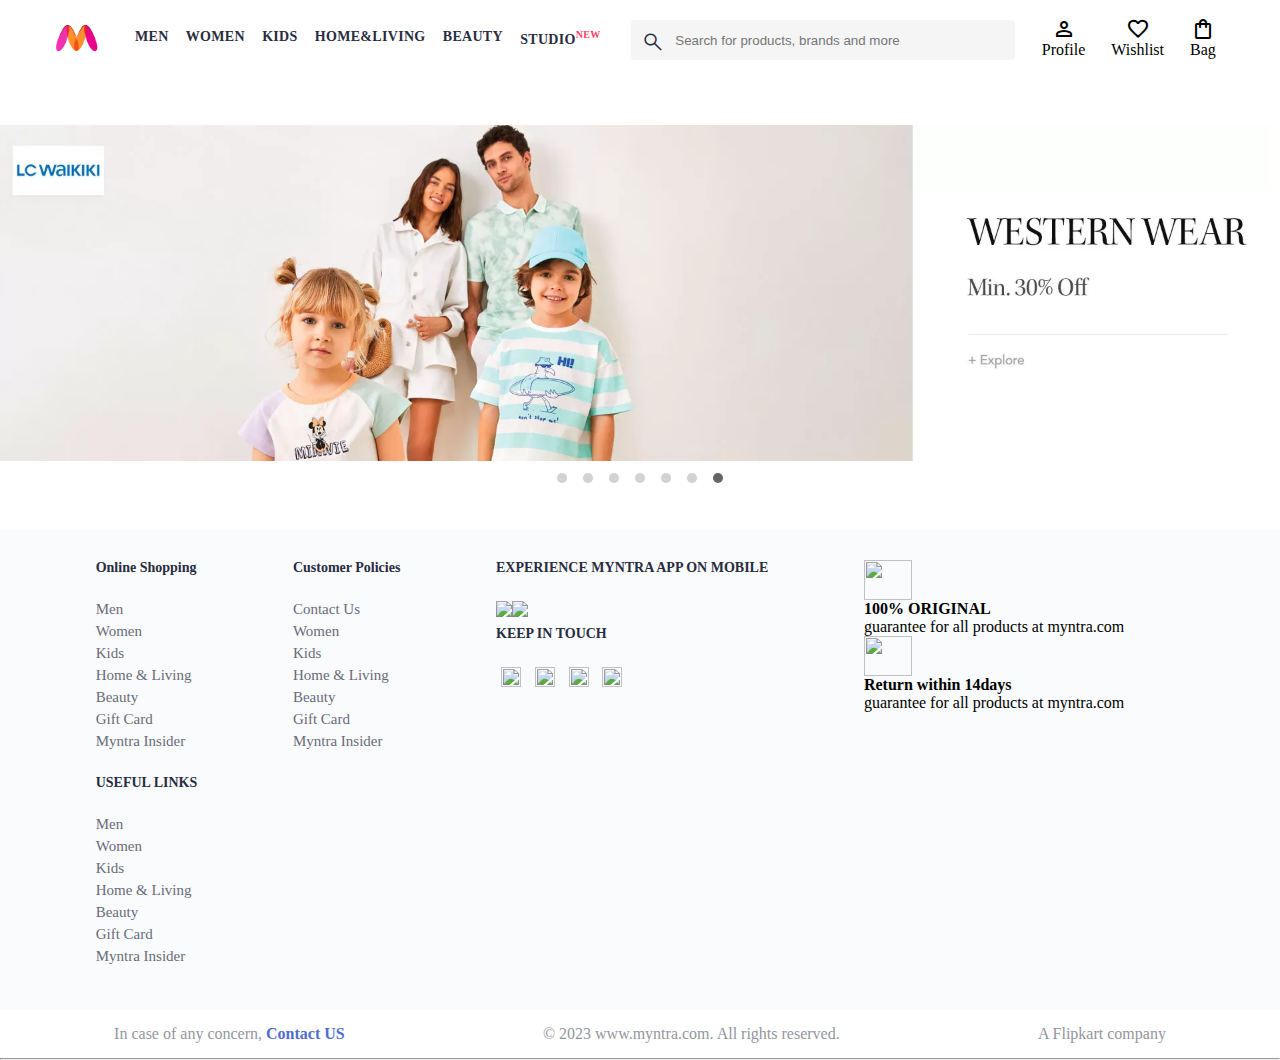
==== index.html @ 0b0a4c74 "Banner Section" ====
<!DOCTYPE html>
<html lang="en">
  <head>
    <meta charset="UTF-8" />
    <meta name="viewport" content="width=device-width, initial-scale=1.0" />
    <meta http-equiv="X-UA-Compatible" content="ie=edge" />
    <title>Myntra Clone</title>
    <link rel="stylesheet" href="./css/style.css" />
  </head>
  <body>
    <header>
      <div class="logo_container">
        <a href="#">
          <img src="./images/myntra_logo.webp" alt="myntra logo" class="myntra_home">
        </a>
      </div>
      <nav class="nav_bar">
        <a href="#">Men</a>
        <a href="#">Women</a>
        <a href="#">Kids</a>
        <a href="#">Home&Living</a>
        <a href="#">Beauty</a>
        <a href="#">Studio</a>
      </nav>
      <div class="search_bar">
        <span class="material-symbols-outlined search_icon">
        search
        </span>
        <input placeholder="Search for products, brands and more" class="search_input">
      </div>
      <div class="action_bar">
        <div class="action_container">
            <span class="material-symbols-outlined action_icon">person</span>
            <span class="action_name">Profile</span>
        </div>

        <div class="action_container">
            <span class="material-symbols-outlined action_icon">favorite</span>
            <span class="action_name">Wishlist</span>
        </div>

        <div class="action_container">
            <span class="material-symbols-outlined action_icon">shopping_bag</span>
            <span class="action_name">Bag</span>
        </div>
    </div>
    </header>
    <main>
      <div class="banner_container">
        <ul class="slides">
          <input type="radio" name="radio-btn" id="img-1" checked />
          <li class="slide-container">
            <div class="slide">
              <img src="images/banner.jpg" />
            </div>
          </li>
          <input type="radio" name="radio-btn" id="img-2" checked />
          <li class="slide-container">
            <div class="slide">
              <img src="images/-Handbags_Desk.webp" />
            </div>
          </li>
          <input type="radio" name="radio-btn" id="img-3" checked />
          <li class="slide-container">
            <div class="slide">
              <img src="images/Activewear_DK.webp" />
            </div>
          </li>
          <input type="radio" name="radio-btn" id="img-4" checked />
          <li class="slide-container">
            <div class="slide">
              <img src="images/Desktop-Banner.webp" />
            </div>
          </li>
          <input type="radio" name="radio-btn" id="img-5" checked />
          <li class="slide-container">
            <div class="slide">
              <img src="images/Handbags_Desk.webp" />
            </div>
          </li>
          <input type="radio" name="radio-btn" id="img-6" checked />
          <li class="slide-container">
            <div class="slide">
              <img src="images/USPA_Desk_Banner.webp" />
            </div>
          </li>
          <input type="radio" name="radio-btn" id="img-7" checked />
          <li class="slide-container">
            <div class="slide">
              <img src="images/Western-Wear_Desk.webp" />
            </div>
          </li>
          <li class="nav-dots">
            <label for="img-1" class="nav-dot" id="img-dot-1"></label>
            <label for="img-2" class="nav-dot" id="img-dot-2"></label>
            <label for="img-3" class="nav-dot" id="img-dot-3"></label>
            <label for="img-4" class="nav-dot" id="img-dot-4"></label>
            <label for="img-5" class="nav-dot" id="img-dot-5"></label>
            <label for="img-6" class="nav-dot" id="img-dot-6"></label>
            <label for="img-7" class="nav-dot" id="img-dot-7"></label>
          </li>
        </ul>
      </div>
    </main>
  <footer>
    <div class="footer_container">
      <div class="footer_column">
        <h3>Online Shopping</h3>
        <a href="#">Men</a>
        <a href="#">Women</a>
        <a href="#">Kids</a>
        <a href="#">Home & Living</a>
        <a href="#">Beauty</a>
        <a href="#">Gift Card</a>
        <a href="#">Myntra Insider</a>

          <h3> USEFUL LINKS </h3>
          <a href="#">Men</a>
          <a href="#">Women</a>
          <a href="#">Kids</a>
          <a href="#">Home & Living</a>
          <a href="#">Beauty</a>
          <a href="#">Gift Card</a>
          <a href="#">Myntra Insider</a>
      </div>
      <div class="footer_column">
        <h3>Customer Policies</h3>
        <a href="#">Contact Us</a>
        <a href="#">Women</a>
        <a href="#">Kids</a>
        <a href="#">Home & Living</a>
        <a href="#">Beauty</a>
        <a href="#">Gift Card</a>
        <a href="#">Myntra Insider</a>
      </div>

      <div class="footer_column">
        <h3>EXPERIENCE MYNTRA APP ON MOBILE</h3>
        <div class="app_store">
          <a href="">
            <img
              class=""
              src="https://constant.myntassets.com/web/assets/img/80cc455a-92d2-4b5c-a038-7da0d92af33f1539674178924-google_play.png"
            />
          </a>
          <a href="">
            <img
              class=""
              src="https://constant.myntassets.com/web/assets/img/80cc455a-92d2-4b5c-a038-7da0d92af33f1539674178924-google_play.png"
            />
          </a>
        </div>
        <div class="social">
          <h3>KEEP IN TOUCH</h3>
          <div class="social-icons">
            <a href="#">
              <img
                src="https://constant.myntassets.com/web/assets/img/d2bec182-bef5-4fab-ade0-034d21ec82e31574604275433-fb.png"
                style="width: 20px; height: 20px"
              />
            </a>
            <a href="#">
              <img
                src="https://constant.myntassets.com/web/assets/img/f10bc513-c5a4-490c-9a9c-eb7a3cc8252b1574604275383-twitter.png"
                style="width: 20px; height: 20px"
              />
            </a>
            <a href="#">
              <img
                src="https://constant.myntassets.com/web/assets/img/a7e3c86e-566a-44a6-a733-179389dd87111574604275355-yt.png"
                style="width: 20px; height: 20px"
              />
            </a>
            <a href="#">
              <img
                src="https://constant.myntassets.com/web/assets/img/b4fcca19-5fc1-4199-93ca-4cae3210ef7f1574604275408-insta.png"
                style="width: 20px; height: 20px"
              />
            </a>
          </div>
        </div>
      </div>
      <div class="footer_column">
        <div class="return_policy">
          <img
            src="https://constant.myntassets.com/web/assets/img/6c3306ca-1efa-4a27-8769-3b69d16948741574602902452-original.png"
            style="width: 48px; height: 40px"
          />
          <strong>100% ORIGINAL</strong>guarantee for all products at
          myntra.com
          
          <img
            src="https://assets.myntassets.com/assets/images/retaillabs/2023/5/22/becb1b16-86cc-4e78-bdc7-7801c17947831684737106127-Return-Window-image.png"
            style="width: 48px; height: 40px"
          /><strong>Return within 14days </strong>guarantee for all products at myntra.com
        </div>
      </div>
    </div>
    <div class="contact_section">
      <div class="copyright">In case of any concern, <a href="#">Contact US</a></div>
    <div class="copyright">© 2023 www.myntra.com. All rights reserved.</div>
    <a href="#"> A Flipkart company </a>
    </div>
    <hr />
    <div class="address_section">
      <div class="footer_column"></div>
    </div>
  </footer>
  </body>
</html>
---- css/style.css ----
@import url("https://fonts.googleapis.com/css2?family=Material+Symbols+Outlined");
.footer_container {
  display: flex;
  justify-content: space-evenly;
  padding: 30px 0 40px 0;
  background: #FAFBFC;
  margin-top: 200px;
}
.footer_container .footer_column {
  display: flex;
  flex-direction: column;
}
.footer_container .footer_column:last-child {
  margin-right: 60px;
}
.footer_container .footer_column .useful_links {
  flex-direction: column-reverse;
}
.footer_container .footer_column h3 {
  color: #282c3f;
  font-size: 14px;
  margin-bottom: 25px;
}
.footer_container .footer_column h3:nth-of-type(2) {
  margin-top: 20px;
}
.footer_container .footer_column .app_store {
  display: flex;
}
.footer_container .footer_column .app_store img {
  height: 42px;
}
.footer_container .footer_column .social-icons > a {
  padding: 5px;
}
.footer_container .footer_column .return_policy {
  display: inline-flex;
  flex-direction: column;
}
.footer_container .footer_column a {
  color: #696b79;
  font-size: 15px;
  text-decoration: none;
  padding-bottom: 5px;
}
.footer_container .footer_popular_search {
  box-sizing: content-box;
}

.contact_section {
  display: flex;
  justify-content: space-around;
  color: #94969f;
  text-align: end;
  padding: 15px;
}
.contact_section a:first-child {
  text-decoration: none;
  font-weight: 700;
  color: #526cd0;
}
.contact_section a {
  text-decoration: none;
  color: #94969f;
}

* {
  margin: 0;
  padding: 0;
  box-sizing: border-box;
}

header {
  display: flex;
  justify-content: space-between;
  align-items: center;
  background-color: #ffffff;
  height: 80px;
  margin-bottom: 45px;
}
header .logo_container {
  margin-left: 4%;
}
header .logo_container .myntra_home {
  width: 53px;
  height: 36px;
}
header .nav_bar {
  display: flex;
  min-width: 500px;
  justify-content: space-evenly;
}
header .nav_bar a {
  font-size: 14px;
  letter-spacing: 0.3px;
  color: #282c3f;
  font-weight: 700;
  text-transform: uppercase;
  text-decoration: none;
  padding: 30px 0;
  border-bottom: 4px solid #ffffff;
}
header .nav_bar a:hover {
  border-bottom: 4px solid #f54e77;
}
header .nav_bar a:last-child:after {
  vertical-align: super;
  content: "New";
  color: #ff3f6c;
  font-size: 10px;
}
header .search_bar {
  display: flex;
  align-items: center;
  height: 40px;
  min-width: 200px;
  width: 30%;
}
header .search_bar .search_icon {
  box-sizing: content-box;
  height: 20px;
  padding: 10px;
  background-color: #f5f5f6;
  color: #282c3f;
  font-weight: 300;
  border-radius: 4px 0 0 4px;
}
header .search_bar .search_input {
  color: #696e79;
  background-color: #f5f5f6;
  flex-grow: 1;
  height: 40px;
  border: 0;
  border-radius: 0 4px 4px 0;
}
header .search_bar .search_input:focus {
  outline: none;
}
header .action_bar {
  display: flex;
  min-width: 200px;
  justify-content: space-around;
  margin-right: 4%;
}
header .action_bar .action_container {
  display: flex;
  flex-direction: column;
  align-items: center;
  padding: 15px 0;
  border-bottom: 4px solid #ffffff;
}
header .action_bar .action_container:first-child:hover {
  border-bottom: 4px solid #f54e77;
}

.banner_container .slides {
  width: 100%;
  height: 205px;
  display: block;
  margin: 0 auto;
  position: relative;
}
.banner_container .slides * {
  user-select: none;
  -ms-user-select: none;
  -moz-user-select: none;
  -khtml-user-select: none;
  -webkit-user-select: none;
  -webkit-touch-callout: none;
}
.banner_container .slides input {
  display: none;
}
.banner_container .slides input:checked + .slide-container .slide {
  opacity: 1;
  transform: scale(1);
  transition: opacity 1s ease-in-out;
}
.banner_container .slides input#img-1:checked ~ .nav-dots label#img-dot-1,
.banner_container .slides input#img-2:checked ~ .nav-dots label#img-dot-2,
.banner_container .slides input#img-3:checked ~ .nav-dots label#img-dot-3,
.banner_container .slides input#img-4:checked ~ .nav-dots label#img-dot-4,
.banner_container .slides input#img-5:checked ~ .nav-dots label#img-dot-5,
.banner_container .slides input#img-6:checked ~ .nav-dots label#img-dot-6,
.banner_container .slides input#img-7:checked ~ .nav-dots label#img-dot-7 {
  background: rgba(62, 62, 62, 0.8);
}
.banner_container .slides .slide-container {
  display: block;
  border-radius: 10px;
}
.banner_container .slides .slide-container .slide {
  top: 0;
  opacity: 0;
  width: 100%;
  height: 220px;
  height: auto;
  display: block;
  position: absolute;
  transform: scale(0);
  right: 10px;
}
.banner_container .slides .slide-container .slide:hover {
  opacity: 0.5;
}
.banner_container .slides .slide-container .slide img {
  width: 100%;
  height: auto;
}
.banner_container .slides .nav label:hover {
  opacity: 1;
}
.banner_container .slides .nav-dots {
  width: 100%;
  bottom: -60px;
  height: 11px;
  position: absolute;
  text-align: center;
}
.banner_container .slides .nav-dots .nav-dot {
  margin: 0 6px;
  position: relative;
  top: 90px;
  width: 10px;
  height: 10px;
  border-radius: 100%;
  display: inline-block;
  background-color: rgba(182, 179, 179, 0.6);
}
.banner_container .slides .nav-dots .nav-dot:hover {
  cursor: pointer;
  background: rgba(62, 62, 62, 0.8);
}

/*# sourceMappingURL=style.css.map */
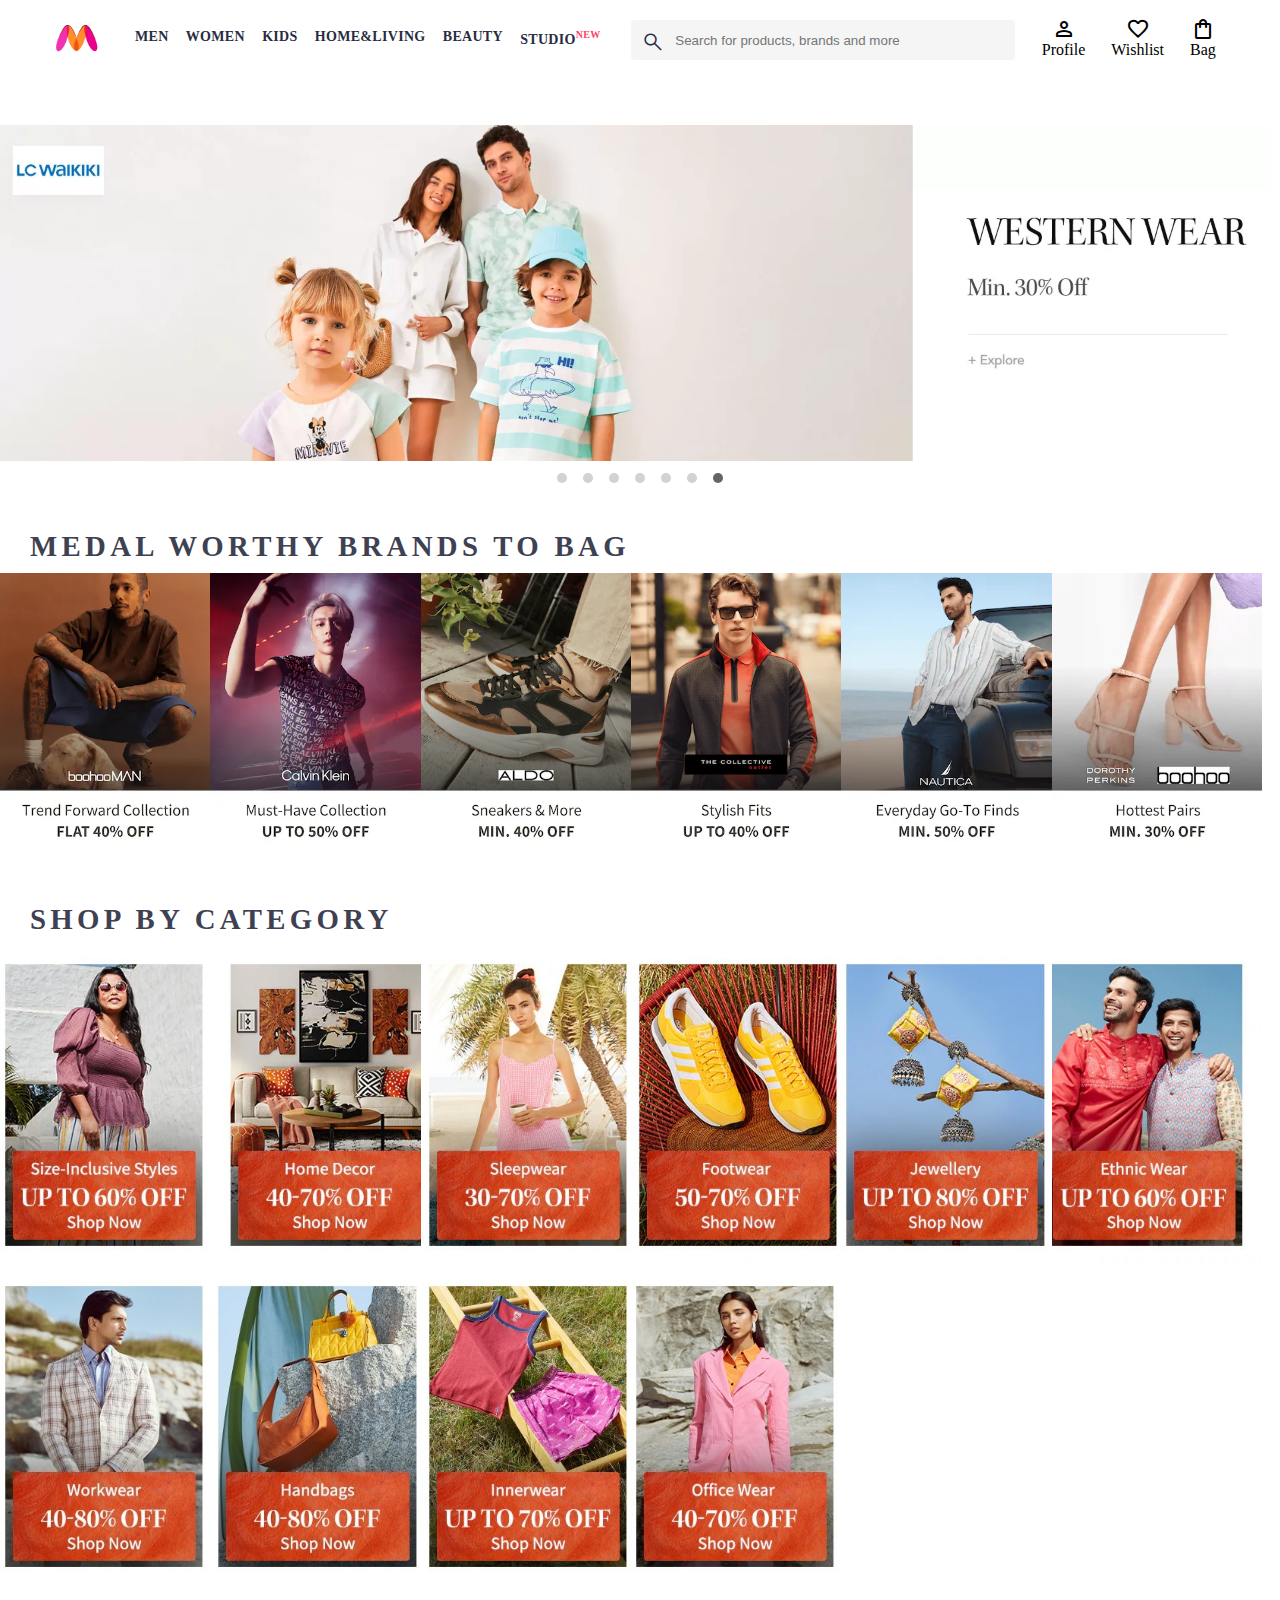
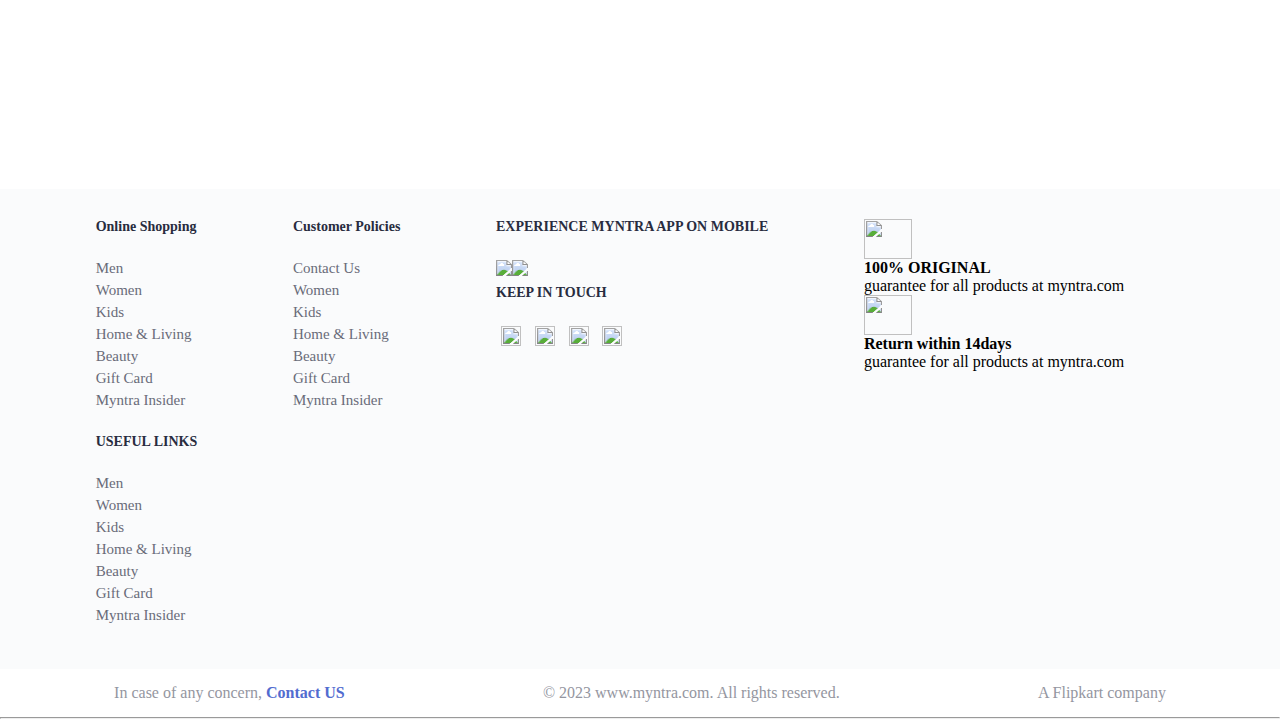
==== commit 53e006a6: "Category" ====
--- a/index.html
+++ b/index.html
@@ -11,7 +11,11 @@
     <header>
       <div class="logo_container">
         <a href="#">
-          <img src="./images/myntra_logo.webp" alt="myntra logo" class="myntra_home">
+          <img
+            src="./images/myntra_logo.webp"
+            alt="myntra logo"
+            class="myntra_home"
+          />
         </a>
       </div>
       <nav class="nav_bar">
@@ -23,30 +27,32 @@
         <a href="#">Studio</a>
       </nav>
       <div class="search_bar">
-        <span class="material-symbols-outlined search_icon">
-        search
-        </span>
-        <input placeholder="Search for products, brands and more" class="search_input">
+        <span class="material-symbols-outlined search_icon"> search </span>
+        <input
+          placeholder="Search for products, brands and more"
+          class="search_input"
+        />
       </div>
       <div class="action_bar">
         <div class="action_container">
-            <span class="material-symbols-outlined action_icon">person</span>
-            <span class="action_name">Profile</span>
+          <span class="material-symbols-outlined action_icon">person</span>
+          <span class="action_name">Profile</span>
         </div>
 
         <div class="action_container">
-            <span class="material-symbols-outlined action_icon">favorite</span>
-            <span class="action_name">Wishlist</span>
+          <span class="material-symbols-outlined action_icon">favorite</span>
+          <span class="action_name">Wishlist</span>
         </div>
 
         <div class="action_container">
-            <span class="material-symbols-outlined action_icon">shopping_bag</span>
-            <span class="action_name">Bag</span>
-        </div>
-    </div>
+          <span class="material-symbols-outlined action_icon"
+            >shopping_bag</span
+          >
+          <span class="action_name">Bag</span>
+        </div>
+      </div>
     </header>
-    <main>
-      <div class="banner_container">
+    <div class="banner_container">
         <ul class="slides">
           <input type="radio" name="radio-btn" id="img-1" checked />
           <li class="slide-container">
@@ -101,20 +107,36 @@
           </li>
         </ul>
       </div>
+<!--  -->
+<div class="category_heading">MEDAL WORTHY BRANDS TO BAG</div>
+        <div class="category_items">
+            <a href="#"><img class="sale_item" src="images/offers/1.png"></a>
+            <a href="#"><img class="sale_item" src="images/offers/2.png"></a>
+            <a href="#"><img class="sale_item" src="images/offers/3.png"></a>
+            <a href="#"><img class="sale_item" src="images/offers/4.png"></a>
+            <a href="#"><img class="sale_item" src="images/offers/5.png"></a>
+            <a href="#"><img class="sale_item" src="images/offers/6.png"></a>
+        </div>
+
+        <div class="category_heading">SHOP BY CATEGORY</div>
+        <div class="category_items">
+            <a href="#"><img class="sale_item" src="images/categories/1.jpg"></a>
+            <a href="#"><img class="sale_item" src="images/categories/2.jpg"></a>
+            <a href="#"><img class="sale_item" src="images/categories/3.jpg"></a>
+            <a href="#"><img class="sale_item" src="images/categories/4.jpg"></a>
+            <a href="#"><img class="sale_item" src="images/categories/5.jpg"></a>
+            <a href="#"><img class="sale_item" src="images/categories/6.jpg"></a>
+            <a href="#"><img class="sale_item" src="images/categories/7.jpg"></a>
+            <a href="#"><img class="sale_item" src="images/categories/8.jpg"></a>
+            <a href="#"><img class="sale_item" src="images/categories/9.jpg"></a>
+            <a href="#"><img class="sale_item" src="images/categories/10.jpg"></a>
+        </div>
+<!--  -->
     </main>
-  <footer>
-    <div class="footer_container">
-      <div class="footer_column">
-        <h3>Online Shopping</h3>
-        <a href="#">Men</a>
-        <a href="#">Women</a>
-        <a href="#">Kids</a>
-        <a href="#">Home & Living</a>
-        <a href="#">Beauty</a>
-        <a href="#">Gift Card</a>
-        <a href="#">Myntra Insider</a>
-
-          <h3> USEFUL LINKS </h3>
+    <footer>
+      <div class="footer_container">
+        <div class="footer_column">
+          <h3>Online Shopping</h3>
           <a href="#">Men</a>
           <a href="#">Women</a>
           <a href="#">Kids</a>
@@ -122,89 +144,101 @@
           <a href="#">Beauty</a>
           <a href="#">Gift Card</a>
           <a href="#">Myntra Insider</a>
-      </div>
-      <div class="footer_column">
-        <h3>Customer Policies</h3>
-        <a href="#">Contact Us</a>
-        <a href="#">Women</a>
-        <a href="#">Kids</a>
-        <a href="#">Home & Living</a>
-        <a href="#">Beauty</a>
-        <a href="#">Gift Card</a>
-        <a href="#">Myntra Insider</a>
-      </div>
-
-      <div class="footer_column">
-        <h3>EXPERIENCE MYNTRA APP ON MOBILE</h3>
-        <div class="app_store">
-          <a href="">
-            <img
-              class=""
-              src="https://constant.myntassets.com/web/assets/img/80cc455a-92d2-4b5c-a038-7da0d92af33f1539674178924-google_play.png"
-            />
-          </a>
-          <a href="">
-            <img
-              class=""
-              src="https://constant.myntassets.com/web/assets/img/80cc455a-92d2-4b5c-a038-7da0d92af33f1539674178924-google_play.png"
-            />
-          </a>
-        </div>
-        <div class="social">
-          <h3>KEEP IN TOUCH</h3>
-          <div class="social-icons">
-            <a href="#">
+
+          <h3>USEFUL LINKS</h3>
+          <a href="#">Men</a>
+          <a href="#">Women</a>
+          <a href="#">Kids</a>
+          <a href="#">Home & Living</a>
+          <a href="#">Beauty</a>
+          <a href="#">Gift Card</a>
+          <a href="#">Myntra Insider</a>
+        </div>
+        <div class="footer_column">
+          <h3>Customer Policies</h3>
+          <a href="#">Contact Us</a>
+          <a href="#">Women</a>
+          <a href="#">Kids</a>
+          <a href="#">Home & Living</a>
+          <a href="#">Beauty</a>
+          <a href="#">Gift Card</a>
+          <a href="#">Myntra Insider</a>
+        </div>
+
+        <div class="footer_column">
+          <h3>EXPERIENCE MYNTRA APP ON MOBILE</h3>
+          <div class="app_store">
+            <a href="">
               <img
-                src="https://constant.myntassets.com/web/assets/img/d2bec182-bef5-4fab-ade0-034d21ec82e31574604275433-fb.png"
-                style="width: 20px; height: 20px"
+                class=""
+                src="https://constant.myntassets.com/web/assets/img/80cc455a-92d2-4b5c-a038-7da0d92af33f1539674178924-google_play.png"
               />
             </a>
-            <a href="#">
+            <a href="">
               <img
-                src="https://constant.myntassets.com/web/assets/img/f10bc513-c5a4-490c-9a9c-eb7a3cc8252b1574604275383-twitter.png"
-                style="width: 20px; height: 20px"
-              />
-            </a>
-            <a href="#">
-              <img
-                src="https://constant.myntassets.com/web/assets/img/a7e3c86e-566a-44a6-a733-179389dd87111574604275355-yt.png"
-                style="width: 20px; height: 20px"
-              />
-            </a>
-            <a href="#">
-              <img
-                src="https://constant.myntassets.com/web/assets/img/b4fcca19-5fc1-4199-93ca-4cae3210ef7f1574604275408-insta.png"
-                style="width: 20px; height: 20px"
+                class=""
+                src="https://constant.myntassets.com/web/assets/img/80cc455a-92d2-4b5c-a038-7da0d92af33f1539674178924-google_play.png"
               />
             </a>
           </div>
-        </div>
-      </div>
-      <div class="footer_column">
-        <div class="return_policy">
-          <img
-            src="https://constant.myntassets.com/web/assets/img/6c3306ca-1efa-4a27-8769-3b69d16948741574602902452-original.png"
-            style="width: 48px; height: 40px"
-          />
-          <strong>100% ORIGINAL</strong>guarantee for all products at
-          myntra.com
-          
-          <img
-            src="https://assets.myntassets.com/assets/images/retaillabs/2023/5/22/becb1b16-86cc-4e78-bdc7-7801c17947831684737106127-Return-Window-image.png"
-            style="width: 48px; height: 40px"
-          /><strong>Return within 14days </strong>guarantee for all products at myntra.com
-        </div>
-      </div>
-    </div>
-    <div class="contact_section">
-      <div class="copyright">In case of any concern, <a href="#">Contact US</a></div>
-    <div class="copyright">© 2023 www.myntra.com. All rights reserved.</div>
-    <a href="#"> A Flipkart company </a>
-    </div>
-    <hr />
-    <div class="address_section">
-      <div class="footer_column"></div>
-    </div>
-  </footer>
+          <div class="social">
+            <h3>KEEP IN TOUCH</h3>
+            <div class="social-icons">
+              <a href="#">
+                <img
+                  src="https://constant.myntassets.com/web/assets/img/d2bec182-bef5-4fab-ade0-034d21ec82e31574604275433-fb.png"
+                  style="width: 20px; height: 20px"
+                />
+              </a>
+              <a href="#">
+                <img
+                  src="https://constant.myntassets.com/web/assets/img/f10bc513-c5a4-490c-9a9c-eb7a3cc8252b1574604275383-twitter.png"
+                  style="width: 20px; height: 20px"
+                />
+              </a>
+              <a href="#">
+                <img
+                  src="https://constant.myntassets.com/web/assets/img/a7e3c86e-566a-44a6-a733-179389dd87111574604275355-yt.png"
+                  style="width: 20px; height: 20px"
+                />
+              </a>
+              <a href="#">
+                <img
+                  src="https://constant.myntassets.com/web/assets/img/b4fcca19-5fc1-4199-93ca-4cae3210ef7f1574604275408-insta.png"
+                  style="width: 20px; height: 20px"
+                />
+              </a>
+            </div>
+          </div>
+        </div>
+        <div class="footer_column">
+          <div class="return_policy">
+            <img
+              src="https://constant.myntassets.com/web/assets/img/6c3306ca-1efa-4a27-8769-3b69d16948741574602902452-original.png"
+              style="width: 48px; height: 40px"
+            />
+            <strong>100% ORIGINAL</strong>guarantee for all products at
+            myntra.com
+
+            <img
+              src="https://assets.myntassets.com/assets/images/retaillabs/2023/5/22/becb1b16-86cc-4e78-bdc7-7801c17947831684737106127-Return-Window-image.png"
+              style="width: 48px; height: 40px"
+            /><strong>Return within 14days </strong>guarantee for all products
+            at myntra.com
+          </div>
+        </div>
+      </div>
+      <div class="contact_section">
+        <div class="copyright">
+          In case of any concern, <a href="#">Contact US</a>
+        </div>
+        <div class="copyright">© 2023 www.myntra.com. All rights reserved.</div>
+        <a href="#"> A Flipkart company </a>
+      </div>
+      <hr />
+      <div class="address_section">
+        <div class="footer_column"></div>
+      </div>
+    </footer>
   </body>
 </html>
--- a/css/style.css
+++ b/css/style.css
@@ -153,6 +153,9 @@
   border-bottom: 4px solid #f54e77;
 }
 
+.banner_container {
+  margin-bottom: 200px;
+}
 .banner_container .slides {
   width: 100%;
   height: 205px;
@@ -232,4 +235,104 @@
   background: rgba(62, 62, 62, 0.8);
 }
 
+.category_container .category_slides {
+  width: 100%;
+  height: 205px;
+  display: flex;
+  margin: 0 auto;
+  position: relative;
+}
+.category_container .category_slides * {
+  user-select: none;
+  -ms-user-select: none;
+  -moz-user-select: none;
+  -khtml-user-select: none;
+  -webkit-user-select: none;
+  -webkit-touch-callout: none;
+}
+.category_container .category_slides input {
+  display: none;
+}
+.category_container .category_slides input:checked + .category-slide-container .category_slide {
+  opacity: 1;
+  transform: scale(1);
+  transition: opacity 1s ease-in-out;
+}
+.category_container .category_slides input#category-img-1:checked ~ .category-nav-dots label#category-img-dot-1,
+.category_container .category_slides input#category-img-2:checked ~ .category-nav-dots label#category-img-dot-2,
+.category_container .category_slides input#category-img-3:checked ~ .category-nav-dots label#category-img-dot-3,
+.category_container .category_slides input#category-img-4:checked ~ .category-nav-dots label#category-img-dot-4,
+.category_container .category_slides input#category-img-5:checked ~ .category-nav-dots label#category-img-dot-5,
+.category_container .category_slides input#category-img-6:checked ~ .category-nav-dots label#category-img-dot-6,
+.category_container .category_slides input#category-img-7:checked ~ .category-nav-dots label#category-img-dot-7 {
+  background: rgba(62, 62, 62, 0.8);
+}
+.category_container .category_slides .category-slide-container {
+  display: block;
+  border-radius: 10px;
+}
+.category_container .category_slides .category-slide-container .category_slide {
+  top: 0;
+  opacity: 0;
+  width: 100%;
+  height: 220px;
+  height: auto;
+  display: flex;
+  position: absolute;
+  transform: scale(0);
+  right: 10px;
+}
+.category_container .category_slides .category-slide-container .category_slide:hover {
+  opacity: 0.5;
+}
+.category_container .category_slides .category-slide-container .category_slide img {
+  width: 210.3333333333px;
+}
+.category_container .category_slides .nav label:hover {
+  opacity: 1;
+}
+.category_container .category_slides .category-nav-dots {
+  width: 100%;
+  bottom: -60px;
+  height: 11px;
+  position: absolute;
+  text-align: center;
+}
+.category_container .category_slides .category-nav-dots .category-nav-dot {
+  margin: 0 6px;
+  position: relative;
+  top: 90px;
+  width: 10px;
+  height: 10px;
+  border-radius: 100%;
+  display: inline-block;
+  background-color: rgba(182, 179, 179, 0.6);
+}
+.category_container .category_slides .category-nav-dots .category-nav-dot:hover {
+  cursor: pointer;
+  background: rgba(62, 62, 62, 0.8);
+}
+
+.category_heading {
+  text-transform: uppercase;
+  color: #3e4152;
+  letter-spacing: 0.15em;
+  font-size: 1.8em;
+  margin: 50px 0 10px 30px;
+  max-height: 5em;
+  font-weight: 700;
+}
+
+.category_items {
+  display: flex;
+  flex-wrap: wrap;
+}
+.category_items .sale_item:first-child {
+  width: 210.3333333333px;
+  height: auto;
+}
+.category_items:nth-child(2) {
+  width: 250px;
+}
+
 /*# sourceMappingURL=style.css.map */
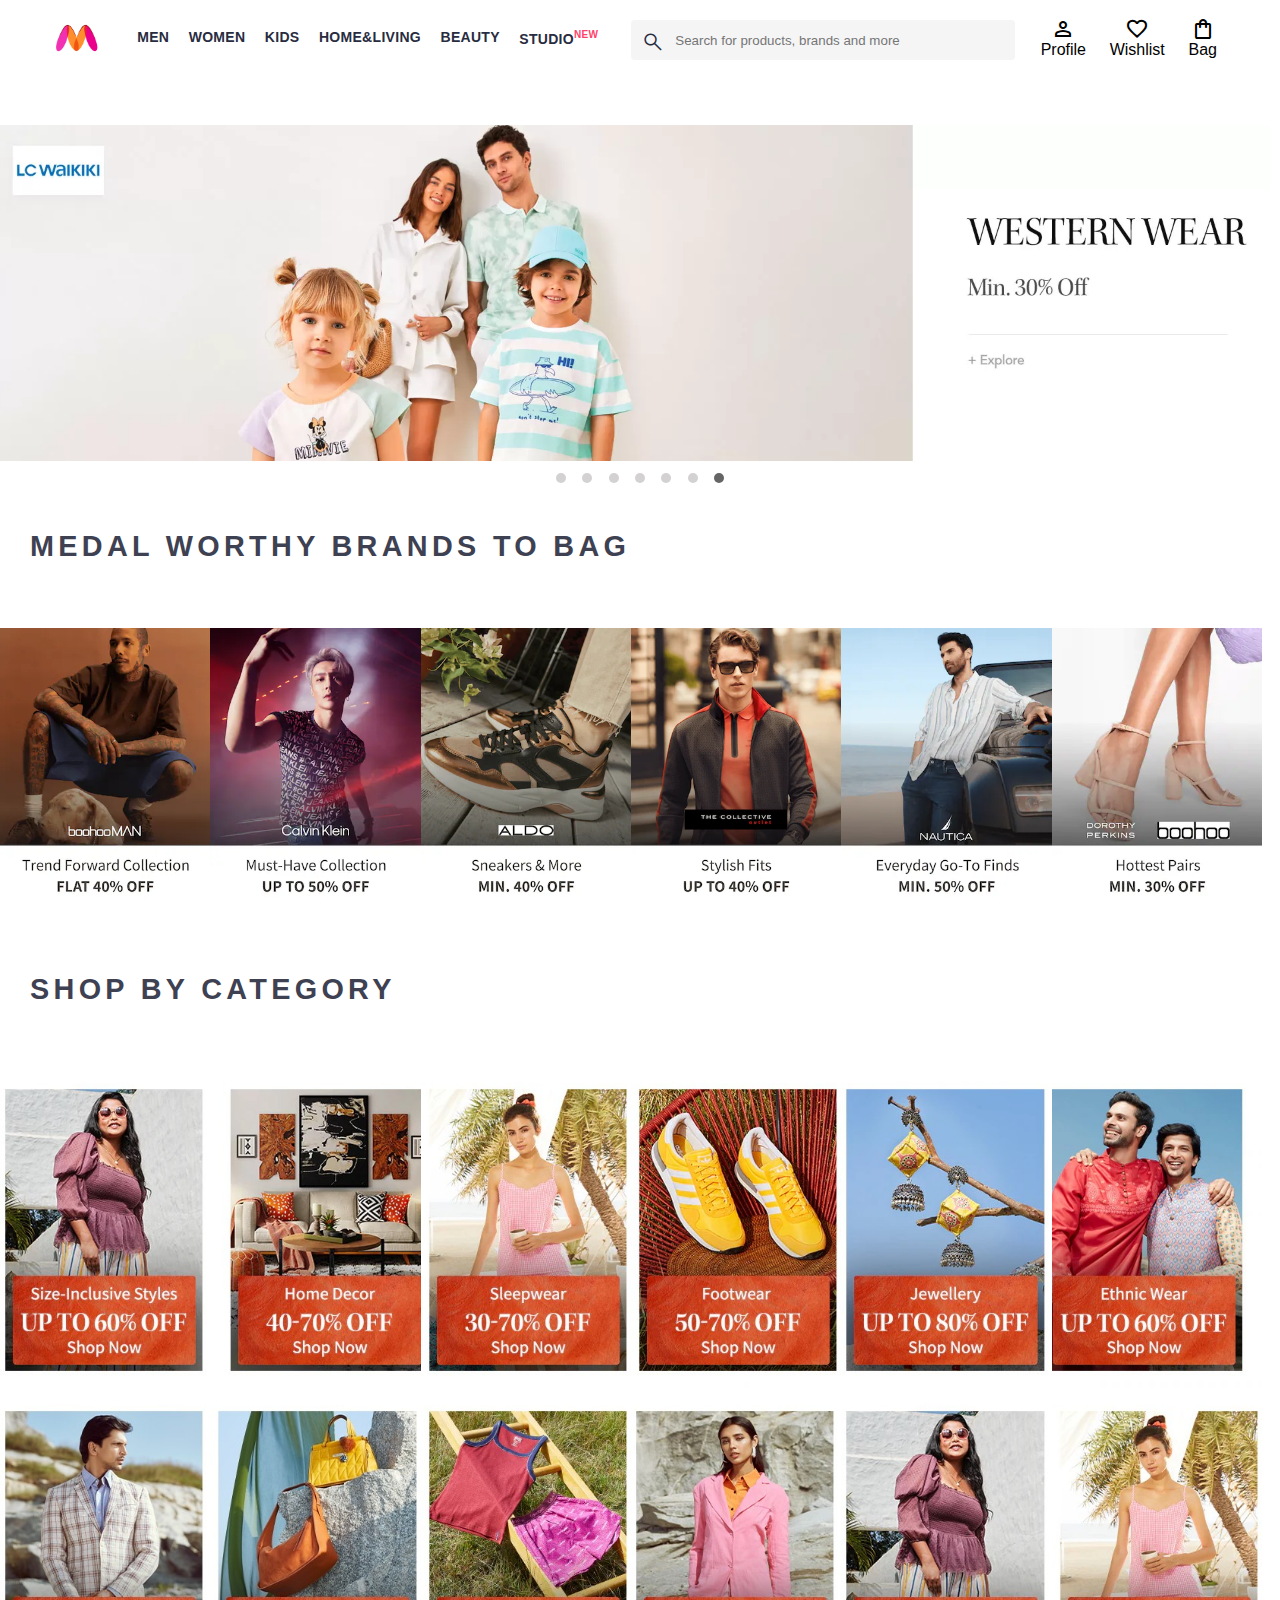
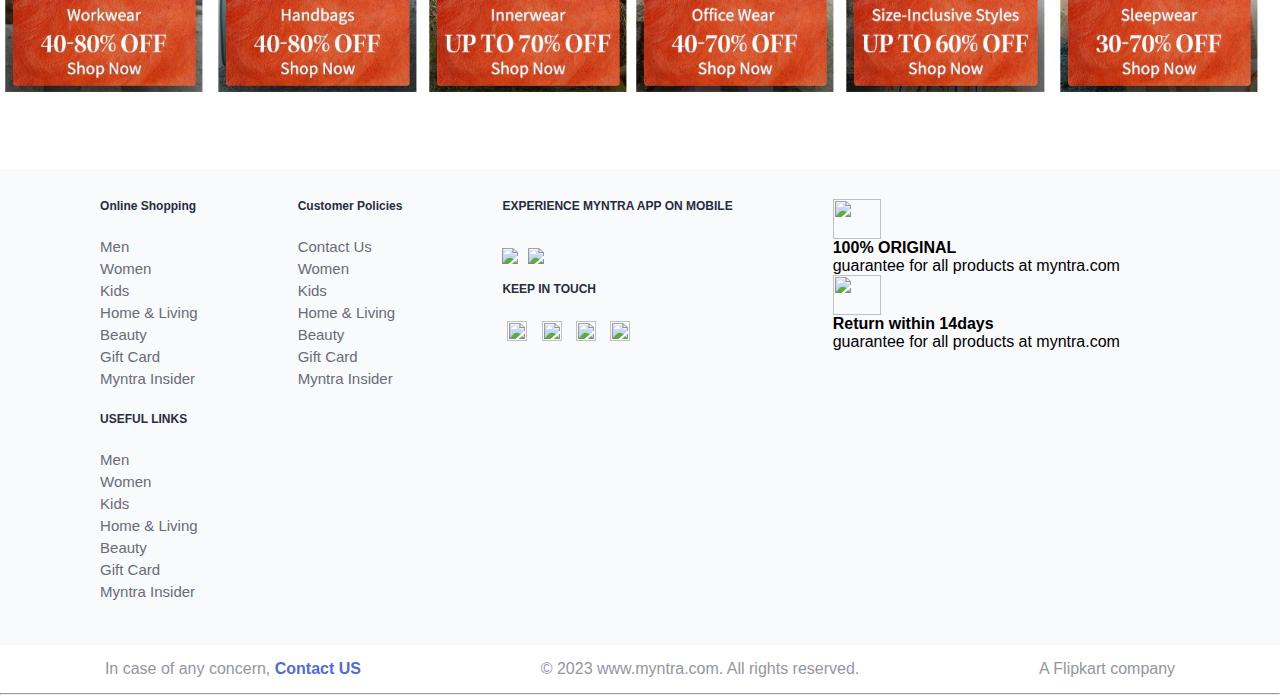
==== commit c43ce4f4: "footer css" ====
--- a/index.html
+++ b/index.html
@@ -130,6 +130,8 @@
             <a href="#"><img class="sale_item" src="images/categories/8.jpg"></a>
             <a href="#"><img class="sale_item" src="images/categories/9.jpg"></a>
             <a href="#"><img class="sale_item" src="images/categories/10.jpg"></a>
+            <a href="#"><img class="sale_item" src="images/categories/1.jpg"></a>
+            <a href="#"><img class="sale_item" src="images/categories/3.jpg"></a>
         </div>
 <!--  -->
     </main>
@@ -177,7 +179,7 @@
             <a href="">
               <img
                 class=""
-                src="https://constant.myntassets.com/web/assets/img/80cc455a-92d2-4b5c-a038-7da0d92af33f1539674178924-google_play.png"
+                src="https://constant.myntassets.com/web/assets/img/bc5e11ad-0250-420a-ac71-115a57ca35d51539674178941-apple_store.png"
               />
             </a>
           </div>
@@ -215,14 +217,12 @@
           <div class="return_policy">
             <img
               src="https://constant.myntassets.com/web/assets/img/6c3306ca-1efa-4a27-8769-3b69d16948741574602902452-original.png"
-              style="width: 48px; height: 40px"
             />
             <strong>100% ORIGINAL</strong>guarantee for all products at
             myntra.com
 
             <img
               src="https://assets.myntassets.com/assets/images/retaillabs/2023/5/22/becb1b16-86cc-4e78-bdc7-7801c17947831684737106127-Return-Window-image.png"
-              style="width: 48px; height: 40px"
             /><strong>Return within 14days </strong>guarantee for all products
             at myntra.com
           </div>
--- a/css/style.css
+++ b/css/style.css
@@ -3,8 +3,8 @@
   display: flex;
   justify-content: space-evenly;
   padding: 30px 0 40px 0;
-  background: #FAFBFC;
-  margin-top: 200px;
+  background: hsl(210, 25%, 98%);
+  margin-top: 55px;
 }
 .footer_container .footer_column {
   display: flex;
@@ -18,7 +18,7 @@
 }
 .footer_container .footer_column h3 {
   color: #282c3f;
-  font-size: 14px;
+  font-size: 12px;
   margin-bottom: 25px;
 }
 .footer_container .footer_column h3:nth-of-type(2) {
@@ -26,6 +26,8 @@
 }
 .footer_container .footer_column .app_store {
   display: flex;
+  margin: 10px 0 10px 0;
+  column-gap: 10px;
 }
 .footer_container .footer_column .app_store img {
   height: 42px;
@@ -36,6 +38,10 @@
 .footer_container .footer_column .return_policy {
   display: inline-flex;
   flex-direction: column;
+}
+.footer_container .footer_column .return_policy img {
+  width: 48px;
+  height: 40px;
 }
 .footer_container .footer_column a {
   color: #696b79;
@@ -68,6 +74,7 @@
   margin: 0;
   padding: 0;
   box-sizing: border-box;
+  font-family: Assistant, -apple-system, BlinkMacSystemFont, Segoe UI, Roboto, Helvetica, Arial, sans-serif;
 }
 
 header {
@@ -318,7 +325,7 @@
   color: #3e4152;
   letter-spacing: 0.15em;
   font-size: 1.8em;
-  margin: 50px 0 10px 30px;
+  margin: 65px 0 65px 30px;
   max-height: 5em;
   font-weight: 700;
 }
@@ -331,6 +338,9 @@
   width: 210.3333333333px;
   height: auto;
 }
+.category_items .sale_item:first-child:nth-child(2) {
+  margin: 8px 10px 8px 10px;
+}
 .category_items:nth-child(2) {
   width: 250px;
 }
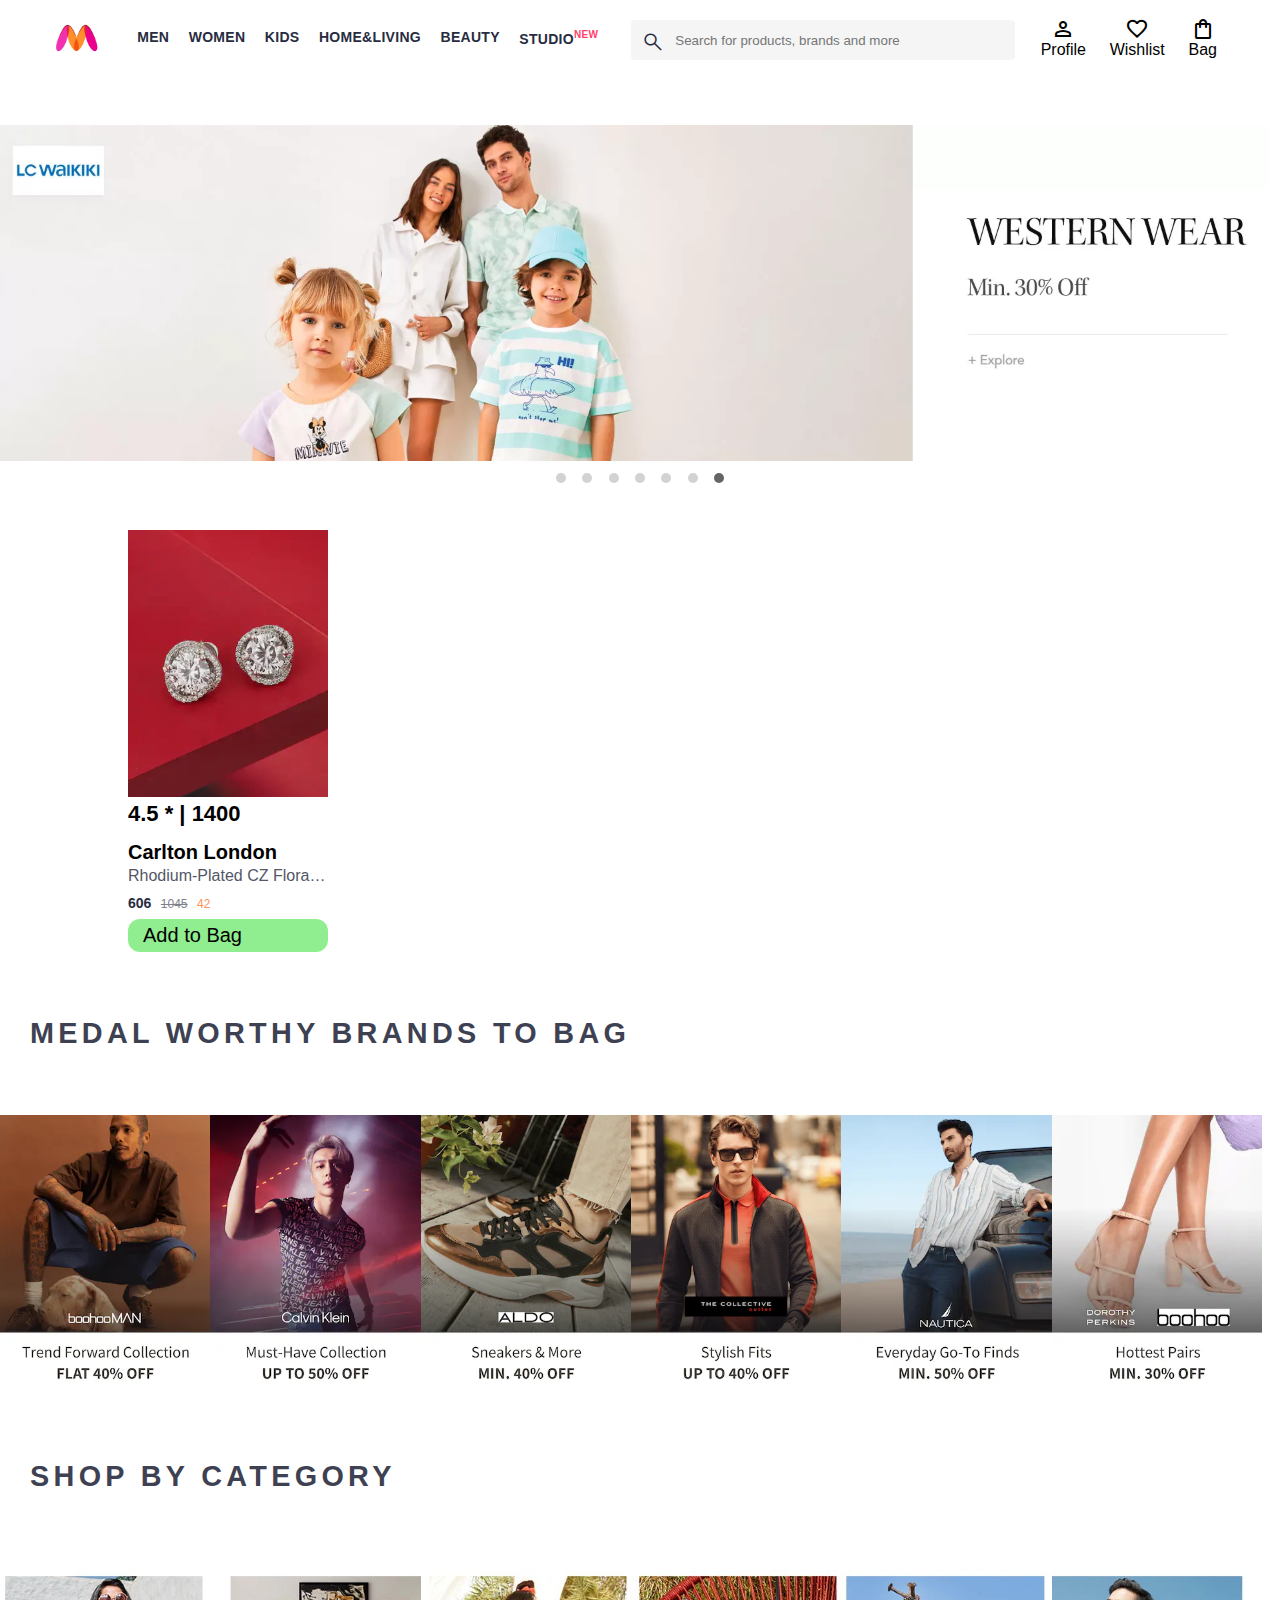
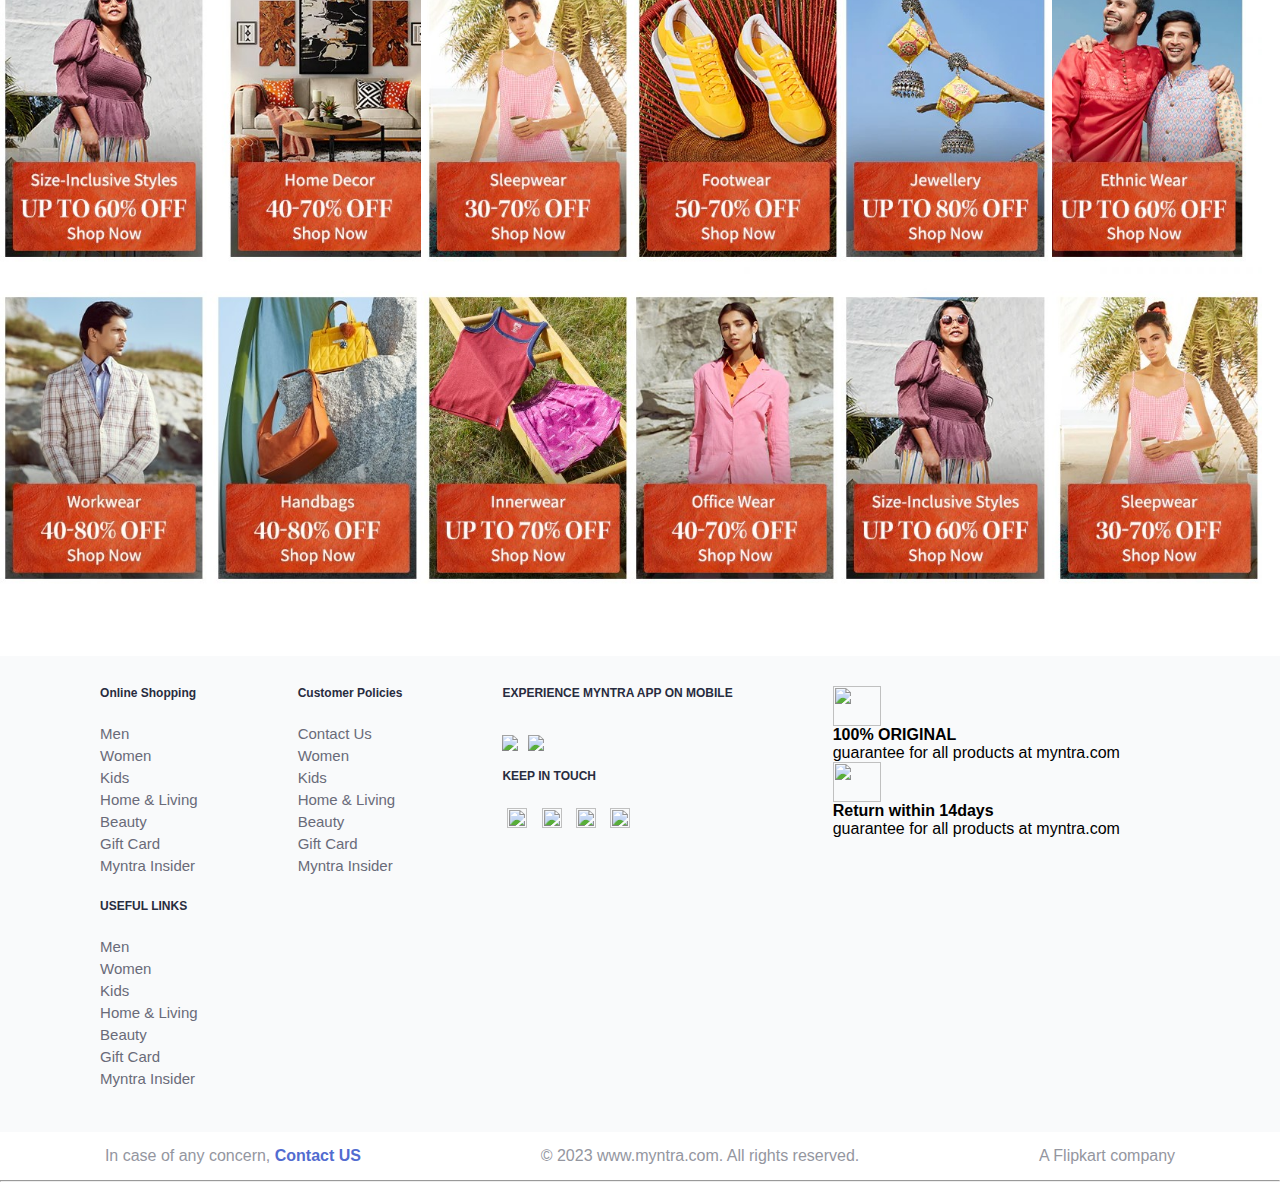
==== commit da44077a: "add product using js" ====
--- a/index.html
+++ b/index.html
@@ -8,7 +8,7 @@
     <link rel="stylesheet" href="./css/style.css" />
   </head>
   <body>
-    <header>
+    <header class="navbar">
       <div class="logo_container">
         <a href="#">
           <img
@@ -53,87 +53,90 @@
       </div>
     </header>
     <div class="banner_container">
-        <ul class="slides">
-          <input type="radio" name="radio-btn" id="img-1" checked />
-          <li class="slide-container">
-            <div class="slide">
-              <img src="images/banner.jpg" />
-            </div>
-          </li>
-          <input type="radio" name="radio-btn" id="img-2" checked />
-          <li class="slide-container">
-            <div class="slide">
-              <img src="images/-Handbags_Desk.webp" />
-            </div>
-          </li>
-          <input type="radio" name="radio-btn" id="img-3" checked />
-          <li class="slide-container">
-            <div class="slide">
-              <img src="images/Activewear_DK.webp" />
-            </div>
-          </li>
-          <input type="radio" name="radio-btn" id="img-4" checked />
-          <li class="slide-container">
-            <div class="slide">
-              <img src="images/Desktop-Banner.webp" />
-            </div>
-          </li>
-          <input type="radio" name="radio-btn" id="img-5" checked />
-          <li class="slide-container">
-            <div class="slide">
-              <img src="images/Handbags_Desk.webp" />
-            </div>
-          </li>
-          <input type="radio" name="radio-btn" id="img-6" checked />
-          <li class="slide-container">
-            <div class="slide">
-              <img src="images/USPA_Desk_Banner.webp" />
-            </div>
-          </li>
-          <input type="radio" name="radio-btn" id="img-7" checked />
-          <li class="slide-container">
-            <div class="slide">
-              <img src="images/Western-Wear_Desk.webp" />
-            </div>
-          </li>
-          <li class="nav-dots">
-            <label for="img-1" class="nav-dot" id="img-dot-1"></label>
-            <label for="img-2" class="nav-dot" id="img-dot-2"></label>
-            <label for="img-3" class="nav-dot" id="img-dot-3"></label>
-            <label for="img-4" class="nav-dot" id="img-dot-4"></label>
-            <label for="img-5" class="nav-dot" id="img-dot-5"></label>
-            <label for="img-6" class="nav-dot" id="img-dot-6"></label>
-            <label for="img-7" class="nav-dot" id="img-dot-7"></label>
-          </li>
-        </ul>
-      </div>
-<!--  -->
-<div class="category_heading">MEDAL WORTHY BRANDS TO BAG</div>
-        <div class="category_items">
-            <a href="#"><img class="sale_item" src="images/offers/1.png"></a>
-            <a href="#"><img class="sale_item" src="images/offers/2.png"></a>
-            <a href="#"><img class="sale_item" src="images/offers/3.png"></a>
-            <a href="#"><img class="sale_item" src="images/offers/4.png"></a>
-            <a href="#"><img class="sale_item" src="images/offers/5.png"></a>
-            <a href="#"><img class="sale_item" src="images/offers/6.png"></a>
-        </div>
-
-        <div class="category_heading">SHOP BY CATEGORY</div>
-        <div class="category_items">
-            <a href="#"><img class="sale_item" src="images/categories/1.jpg"></a>
-            <a href="#"><img class="sale_item" src="images/categories/2.jpg"></a>
-            <a href="#"><img class="sale_item" src="images/categories/3.jpg"></a>
-            <a href="#"><img class="sale_item" src="images/categories/4.jpg"></a>
-            <a href="#"><img class="sale_item" src="images/categories/5.jpg"></a>
-            <a href="#"><img class="sale_item" src="images/categories/6.jpg"></a>
-            <a href="#"><img class="sale_item" src="images/categories/7.jpg"></a>
-            <a href="#"><img class="sale_item" src="images/categories/8.jpg"></a>
-            <a href="#"><img class="sale_item" src="images/categories/9.jpg"></a>
-            <a href="#"><img class="sale_item" src="images/categories/10.jpg"></a>
-            <a href="#"><img class="sale_item" src="images/categories/1.jpg"></a>
-            <a href="#"><img class="sale_item" src="images/categories/3.jpg"></a>
-        </div>
-<!--  -->
+      <ul class="slides">
+        <input type="radio" name="radio-btn" id="img-1" checked />
+        <li class="slide-container">
+          <div class="slide">
+            <img src="images/banner.jpg" />
+          </div>
+        </li>
+        <input type="radio" name="radio-btn" id="img-2" checked />
+        <li class="slide-container">
+          <div class="slide">
+            <img src="images/-Handbags_Desk.webp" />
+          </div>
+        </li>
+        <input type="radio" name="radio-btn" id="img-3" checked />
+        <li class="slide-container">
+          <div class="slide">
+            <img src="images/Activewear_DK.webp" />
+          </div>
+        </li>
+        <input type="radio" name="radio-btn" id="img-4" checked />
+        <li class="slide-container">
+          <div class="slide">
+            <img src="images/Desktop-Banner.webp" />
+          </div>
+        </li>
+        <input type="radio" name="radio-btn" id="img-5" checked />
+        <li class="slide-container">
+          <div class="slide">
+            <img src="images/Handbags_Desk.webp" />
+          </div>
+        </li>
+        <input type="radio" name="radio-btn" id="img-6" checked />
+        <li class="slide-container">
+          <div class="slide">
+            <img src="images/USPA_Desk_Banner.webp" />
+          </div>
+        </li>
+        <input type="radio" name="radio-btn" id="img-7" checked />
+        <li class="slide-container">
+          <div class="slide">
+            <img src="images/Western-Wear_Desk.webp" />
+          </div>
+        </li>
+        <li class="nav-dots">
+          <label for="img-1" class="nav-dot" id="img-dot-1"></label>
+          <label for="img-2" class="nav-dot" id="img-dot-2"></label>
+          <label for="img-3" class="nav-dot" id="img-dot-3"></label>
+          <label for="img-4" class="nav-dot" id="img-dot-4"></label>
+          <label for="img-5" class="nav-dot" id="img-dot-5"></label>
+          <label for="img-6" class="nav-dot" id="img-dot-6"></label>
+          <label for="img-7" class="nav-dot" id="img-dot-7"></label>
+        </li>
+      </ul>
+    </div>
+    <!--  -->
+    <main>
+      <div class="items-container">
+      </div>
+      <div class="category_heading">MEDAL WORTHY BRANDS TO BAG</div>
+      <div class="category_items">
+        <a href="#"><img class="sale_item" src="images/offers/1.png" /></a>
+        <a href="#"><img class="sale_item" src="images/offers/2.png" /></a>
+        <a href="#"><img class="sale_item" src="images/offers/3.png" /></a>
+        <a href="#"><img class="sale_item" src="images/offers/4.png" /></a>
+        <a href="#"><img class="sale_item" src="images/offers/5.png" /></a>
+        <a href="#"><img class="sale_item" src="images/offers/6.png" /></a>
+      </div>
+
+      <div class="category_heading">SHOP BY CATEGORY</div>
+      <div class="category_items">
+        <a href="#"><img class="sale_item" src="images/categories/1.jpg" /></a>
+        <a href="#"><img class="sale_item" src="images/categories/2.jpg" /></a>
+        <a href="#"><img class="sale_item" src="images/categories/3.jpg" /></a>
+        <a href="#"><img class="sale_item" src="images/categories/4.jpg" /></a>
+        <a href="#"><img class="sale_item" src="images/categories/5.jpg" /></a>
+        <a href="#"><img class="sale_item" src="images/categories/6.jpg" /></a>
+        <a href="#"><img class="sale_item" src="images/categories/7.jpg" /></a>
+        <a href="#"><img class="sale_item" src="images/categories/8.jpg" /></a>
+        <a href="#"><img class="sale_item" src="images/categories/9.jpg" /></a>
+        <a href="#"><img class="sale_item" src="images/categories/10.jpg" /></a>
+        <a href="#"><img class="sale_item" src="images/categories/1.jpg" /></a>
+        <a href="#"><img class="sale_item" src="images/categories/3.jpg" /></a>
+      </div>
+      <!--  -->
     </main>
     <footer>
       <div class="footer_container">
@@ -240,5 +243,6 @@
         <div class="footer_column"></div>
       </div>
     </footer>
+    <script src="js/script.js"></script>
   </body>
-</html>
+</html>--- a/css/style.css
+++ b/css/style.css
@@ -70,6 +70,22 @@
   color: #94969f;
 }
 
+@media all and (min-width: 768px) and (max-width: 1024px) {
+  .footer_container {
+    flex-wrap: wrap;
+  }
+}
+@media all and (max-width: 480px) {
+  .footer_container {
+    flex-wrap: wrap;
+    text-align: center;
+  }
+  .contact_section {
+    font-style: italic;
+    flex-direction: column;
+    text-align: center;
+  }
+}
 * {
   margin: 0;
   padding: 0;
@@ -84,6 +100,10 @@
   background-color: #ffffff;
   height: 80px;
   margin-bottom: 45px;
+  width: 100%;
+}
+header.sticky .nav_bar a {
+  border-bottom: 0;
 }
 header .logo_container {
   margin-left: 4%;
@@ -158,6 +178,10 @@
 }
 header .action_bar .action_container:first-child:hover {
   border-bottom: 4px solid #f54e77;
+}
+
+.sticky {
+  position: fixed;
 }
 
 .banner_container {
@@ -242,6 +266,74 @@
   background: rgba(62, 62, 62, 0.8);
 }
 
+.items-container {
+  width: 80%;
+  margin: 40px 10%;
+}
+.items-container .item-container {
+  width: 200px;
+}
+.items-container .item-container .item-img {
+  width: 100%;
+}
+.items-container .item-container .rating {
+  font-size: 22px;
+  font-weight: 700;
+}
+.items-container .item-container .company-name {
+  margin-top: 15px;
+  font-size: 20px;
+  font-weight: 700;
+  line-height: 1;
+  columns: #282c3f;
+  margin-bottom: 6px;
+  overflow: hidden;
+  text-overflow: ellipsis;
+  white-space: nowrap;
+}
+.items-container .item-container .item-name {
+  color: #535766;
+  font-size: 16px;
+  line-height: 1;
+  margin-bottom: 0;
+  margin-top: 0;
+  overflow: hidden;
+  text-overflow: ellipsis;
+  white-space: nowrap;
+  font-weight: 400;
+  display: block;
+}
+.items-container .item-container .price-container {
+  margin-top: 10px;
+}
+.items-container .item-container .price-container .current-price {
+  font-size: 14px;
+  font-weight: 700;
+  color: #282c3f;
+}
+.items-container .item-container .price-container .original-price {
+  text-decoration: line-through;
+  color: #7e818c;
+  font-weight: 400;
+  margin-left: 5px;
+  font-size: 12px;
+}
+.items-container .item-container .price-container .discount {
+  color: #ff905a;
+  font-weight: 400;
+  font-size: 12px;
+  margin-left: 5px;
+}
+.items-container .item-container .btn-add-bag {
+  background-color: lightgreen;
+  padding: 5px 15px;
+  border-radius: 12px;
+  width: 100%;
+  margin-top: 7px;
+  font-size: 20px;
+  cursor: pointer;
+}
+
 .category_container .category_slides {
   width: 100%;
   height: 205px;
@@ -332,6 +424,8 @@
 
 .category_items {
   display: flex;
+}
+.category_items:last-child {
   flex-wrap: wrap;
 }
 .category_items .sale_item:first-child {
@@ -345,4 +439,16 @@
   width: 250px;
 }
 
+@media all and (max-width: 480px) {
+  .banner_container {
+    margin-bottom: 0;
+  }
+  .banner_container .slides .nav-dots {
+    top: 10px;
+  }
+  .category_heading {
+    margin-top: 0;
+  }
+}
+
 /*# sourceMappingURL=style.css.map */
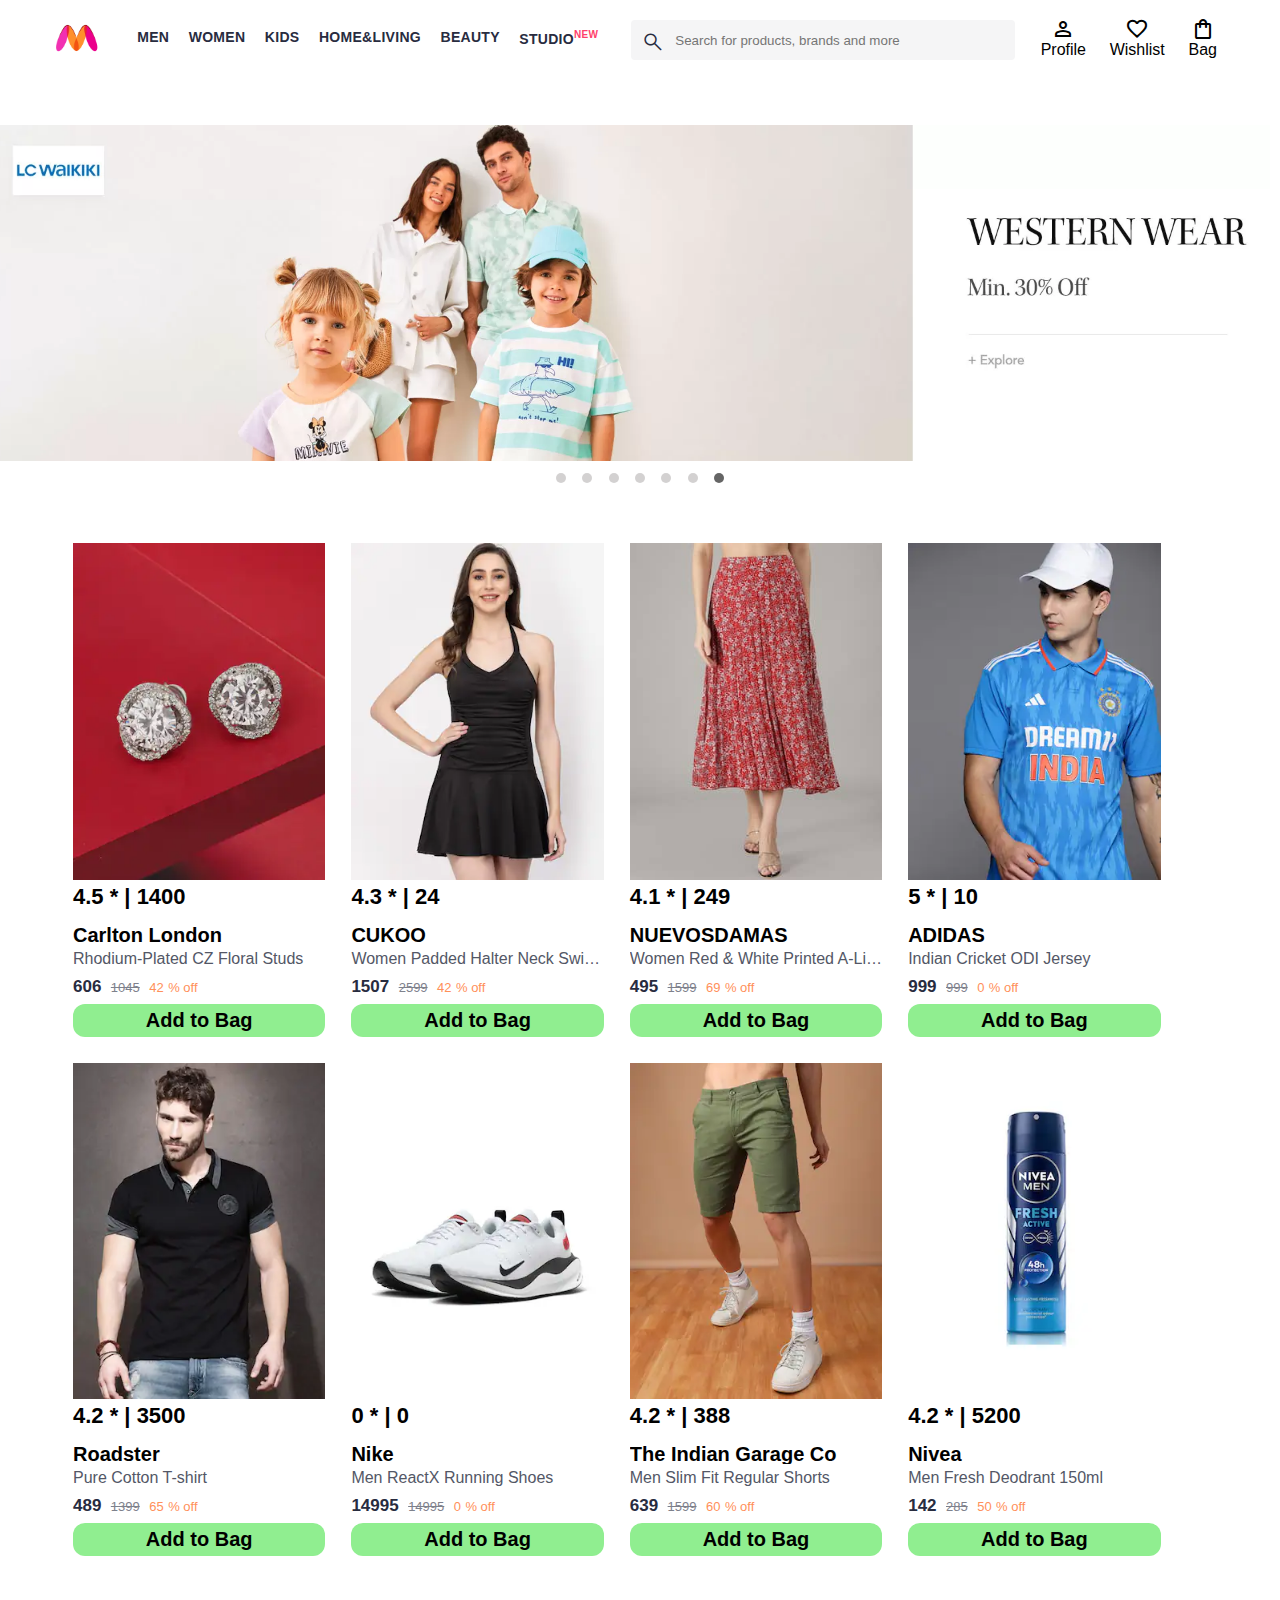
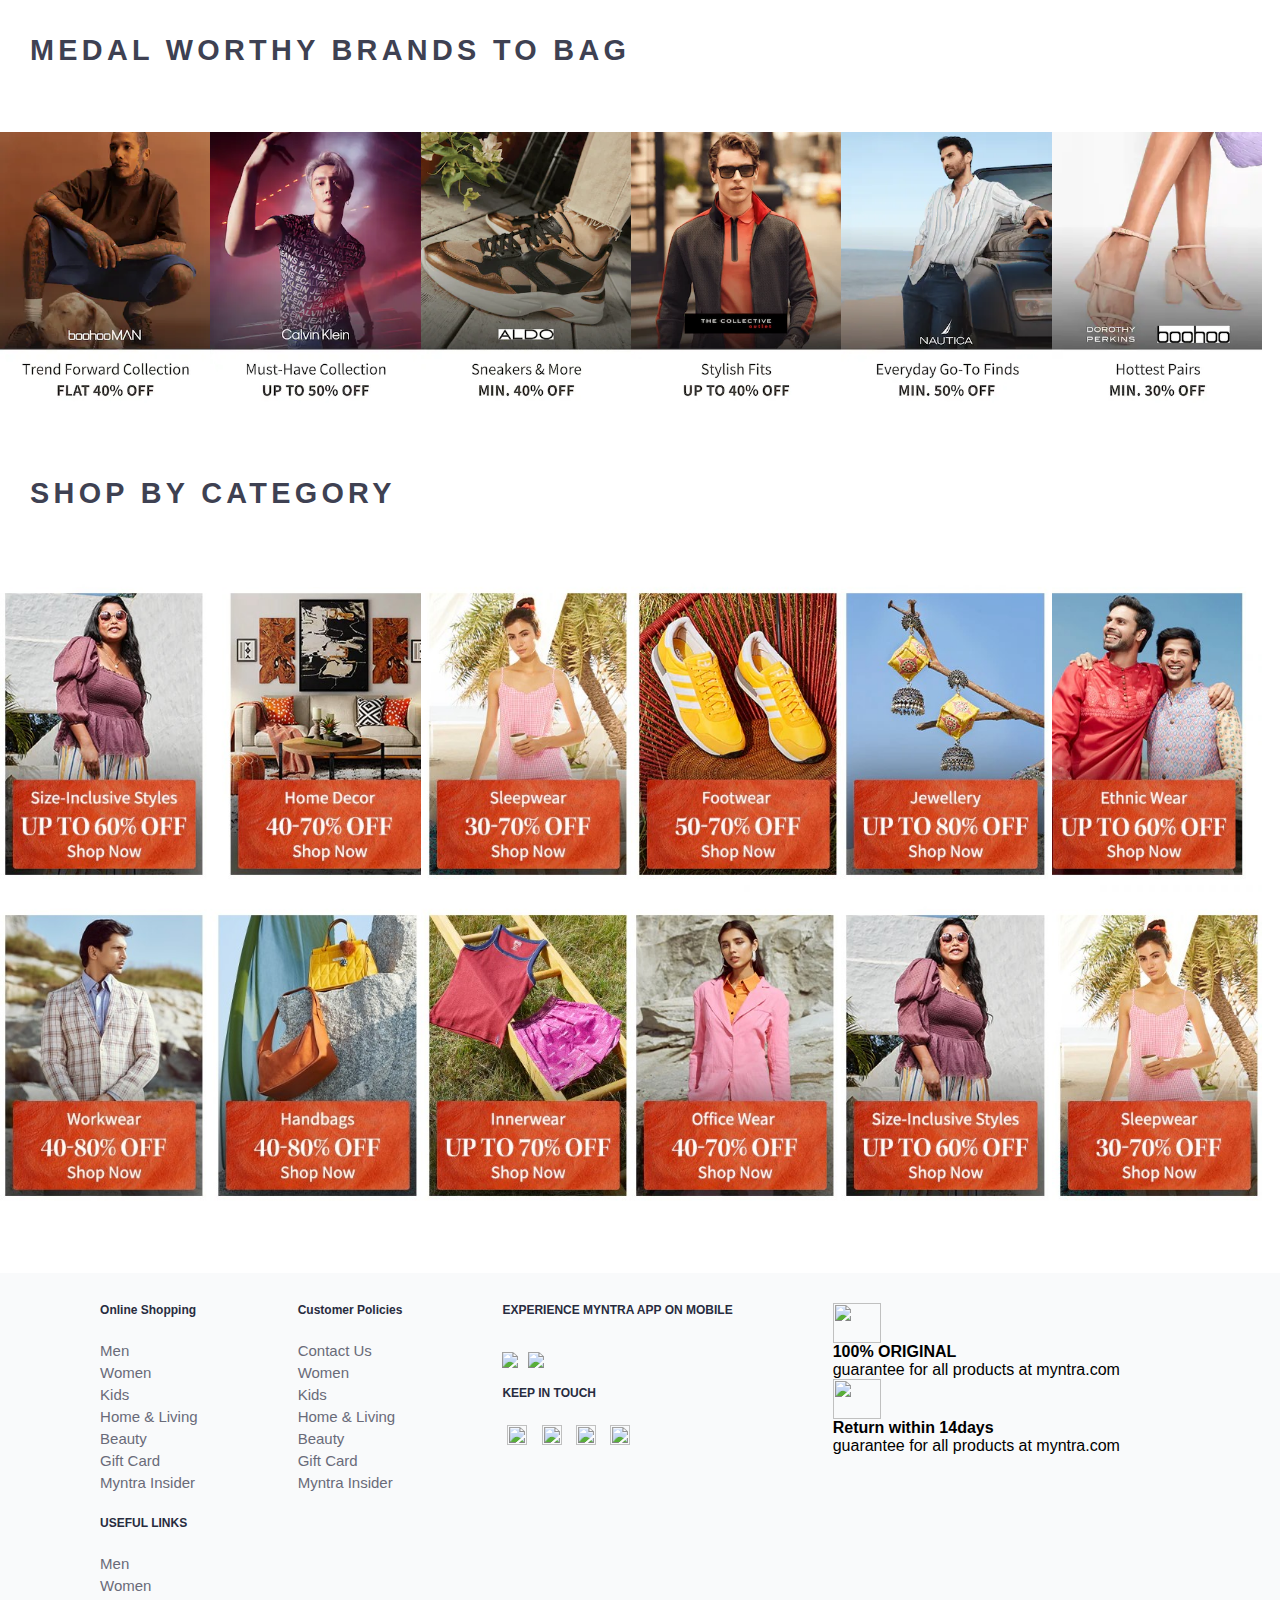
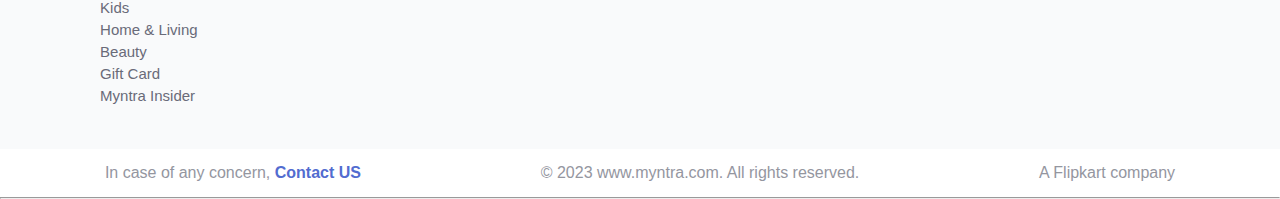
==== commit e57f2a6a: "fetching products" ====
--- a/index.html
+++ b/index.html
@@ -243,6 +243,7 @@
         <div class="footer_column"></div>
       </div>
     </footer>
+    <script src="data/items.js"></script>
     <script src="js/script.js"></script>
   </body>
 </html>--- a/css/style.css
+++ b/css/style.css
@@ -267,11 +267,13 @@
 }
 
 .items-container {
-  width: 80%;
-  margin: 40px 10%;
+  display: flex;
+  flex-wrap: wrap;
+  margin-left: 60px;
 }
 .items-container .item-container {
-  width: 200px;
+  width: 252.4px;
+  margin: 13px;
 }
 .items-container .item-container .item-img {
   width: 100%;
@@ -307,7 +309,7 @@
   margin-top: 10px;
 }
 .items-container .item-container .price-container .current-price {
-  font-size: 14px;
+  font-size: 17px;
   font-weight: 700;
   color: #282c3f;
 }
@@ -316,13 +318,19 @@
   color: #7e818c;
   font-weight: 400;
   margin-left: 5px;
-  font-size: 12px;
+  font-size: 13px;
 }
 .items-container .item-container .price-container .discount {
   color: #ff905a;
   font-weight: 400;
-  font-size: 12px;
+  font-size: 13px;
   margin-left: 5px;
+}
+.items-container .item-container .price-container::after {
+  content: "% off";
+  color: #ff905a;
+  font-weight: 400;
+  font-size: 13px;
 }
 .items-container .item-container .btn-add-bag {
   background-color: lightgreen;
@@ -332,6 +340,8 @@
   margin-top: 7px;
   font-size: 20px;
   cursor: pointer;
+  text-align: center;
+  font-weight: 700;
 }
 
 .category_container .category_slides {
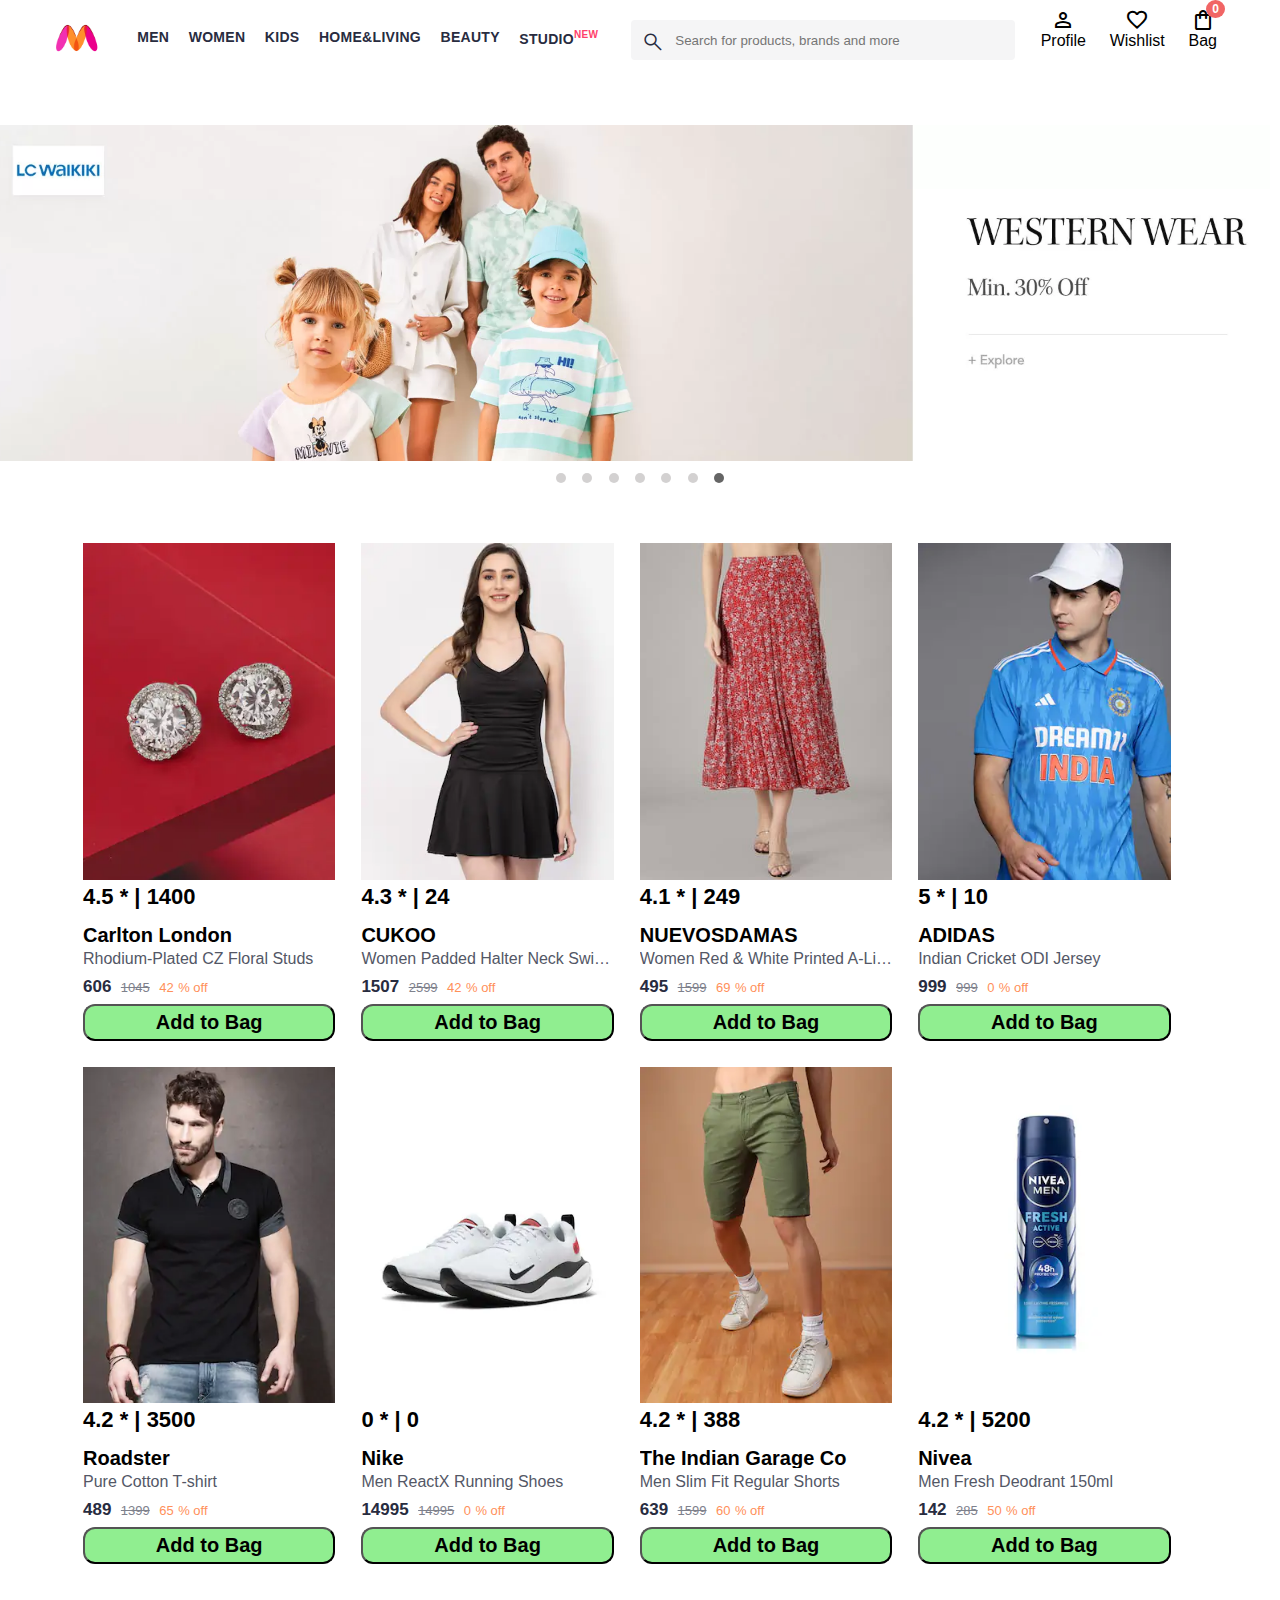
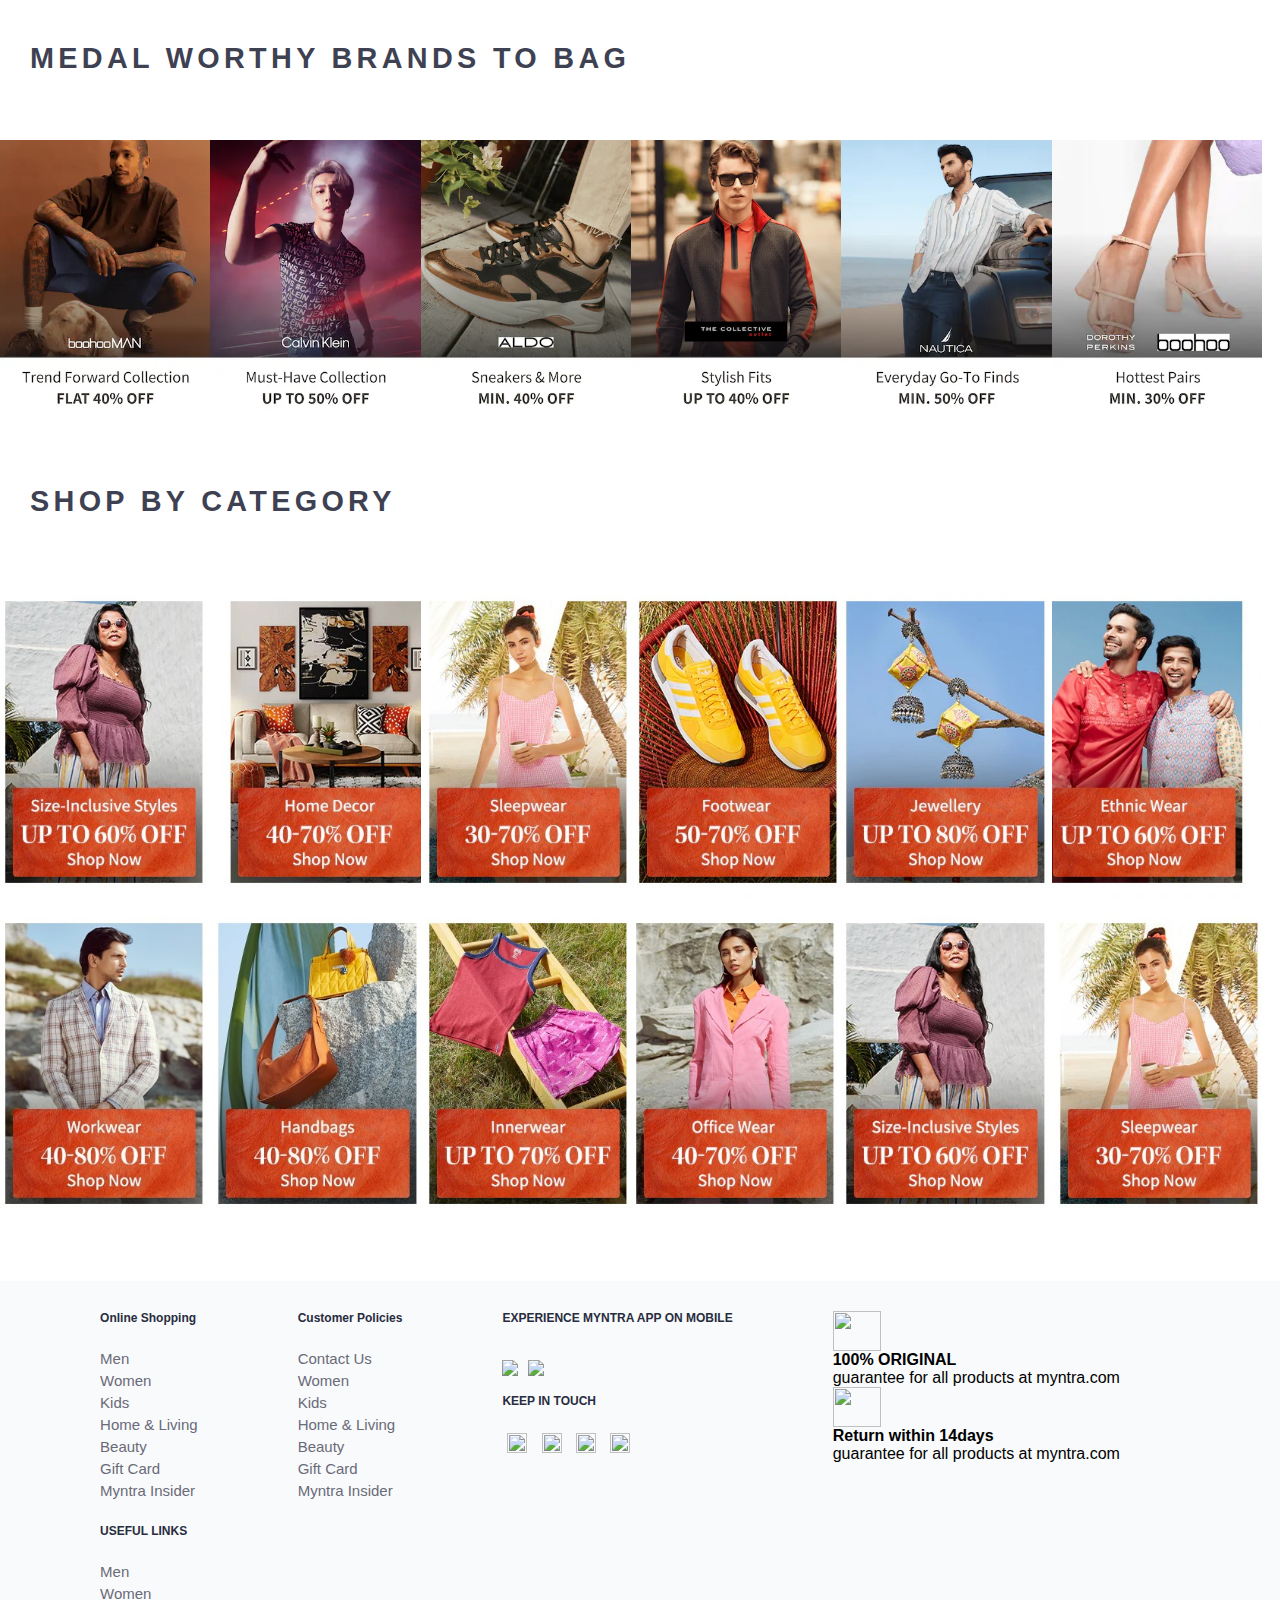
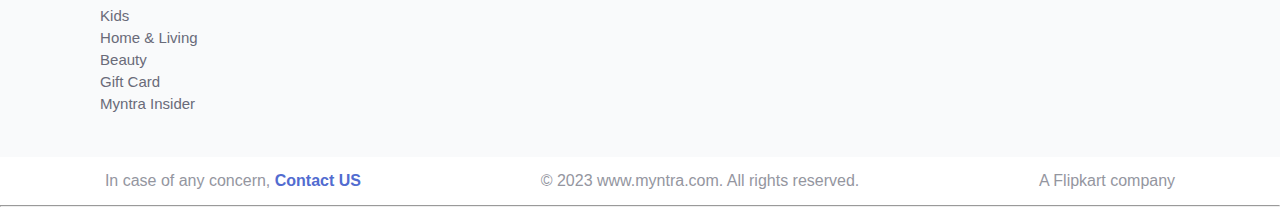
==== commit c79ae169: "add to bag" ====
--- a/index.html
+++ b/index.html
@@ -5,7 +5,8 @@
     <meta name="viewport" content="width=device-width, initial-scale=1.0" />
     <meta http-equiv="X-UA-Compatible" content="ie=edge" />
     <title>Myntra Clone</title>
-    <link rel="stylesheet" href="./css/style.css" />
+    <!-- <link rel="stylesheet" href="./css/style.css" /> -->
+    <link rel="stylesheet" href="css/style.css">
   </head>
   <body>
     <header class="navbar">
@@ -44,12 +45,13 @@
           <span class="action_name">Wishlist</span>
         </div>
 
-        <div class="action_container">
+        <a class="action_container">
           <span class="material-symbols-outlined action_icon"
             >shopping_bag</span
           >
           <span class="action_name">Bag</span>
-        </div>
+          <span class="bag-item-count">0</span>
+        </a>
       </div>
     </header>
     <div class="banner_container">
--- a/css/style.css
+++ b/css/style.css
@@ -175,6 +175,22 @@
   align-items: center;
   padding: 15px 0;
   border-bottom: 4px solid #ffffff;
+}
+header .action_bar .action_container .bag-item-count {
+  background-color: #f16565;
+  white-space: nowrap;
+  text-align: center;
+  line-height: 18px;
+  padding: 0 6px;
+  height: 18px;
+  position: relative;
+  border-radius: 50%;
+  font-size: 12px;
+  color: #fff;
+  left: 13px;
+  top: -50px;
+  font-weight: 700;
+  cursor: pointer;
 }
 header .action_bar .action_container:first-child:hover {
   border-bottom: 4px solid #f54e77;
@@ -269,7 +285,7 @@
 .items-container {
   display: flex;
   flex-wrap: wrap;
-  margin-left: 60px;
+  margin: 0 0 0 70px;
 }
 .items-container .item-container {
   width: 252.4px;
--- a/css/style.css
+++ b/css/style.css
@@ -175,6 +175,22 @@
   align-items: center;
   padding: 15px 0;
   border-bottom: 4px solid #ffffff;
+}
+header .action_bar .action_container .bag-item-count {
+  background-color: #f16565;
+  white-space: nowrap;
+  text-align: center;
+  line-height: 18px;
+  padding: 0 6px;
+  height: 18px;
+  position: relative;
+  border-radius: 50%;
+  font-size: 12px;
+  color: #fff;
+  left: 13px;
+  top: -50px;
+  font-weight: 700;
+  cursor: pointer;
 }
 header .action_bar .action_container:first-child:hover {
   border-bottom: 4px solid #f54e77;
@@ -269,7 +285,7 @@
 .items-container {
   display: flex;
   flex-wrap: wrap;
-  margin-left: 60px;
+  margin: 0 0 0 70px;
 }
 .items-container .item-container {
   width: 252.4px;
